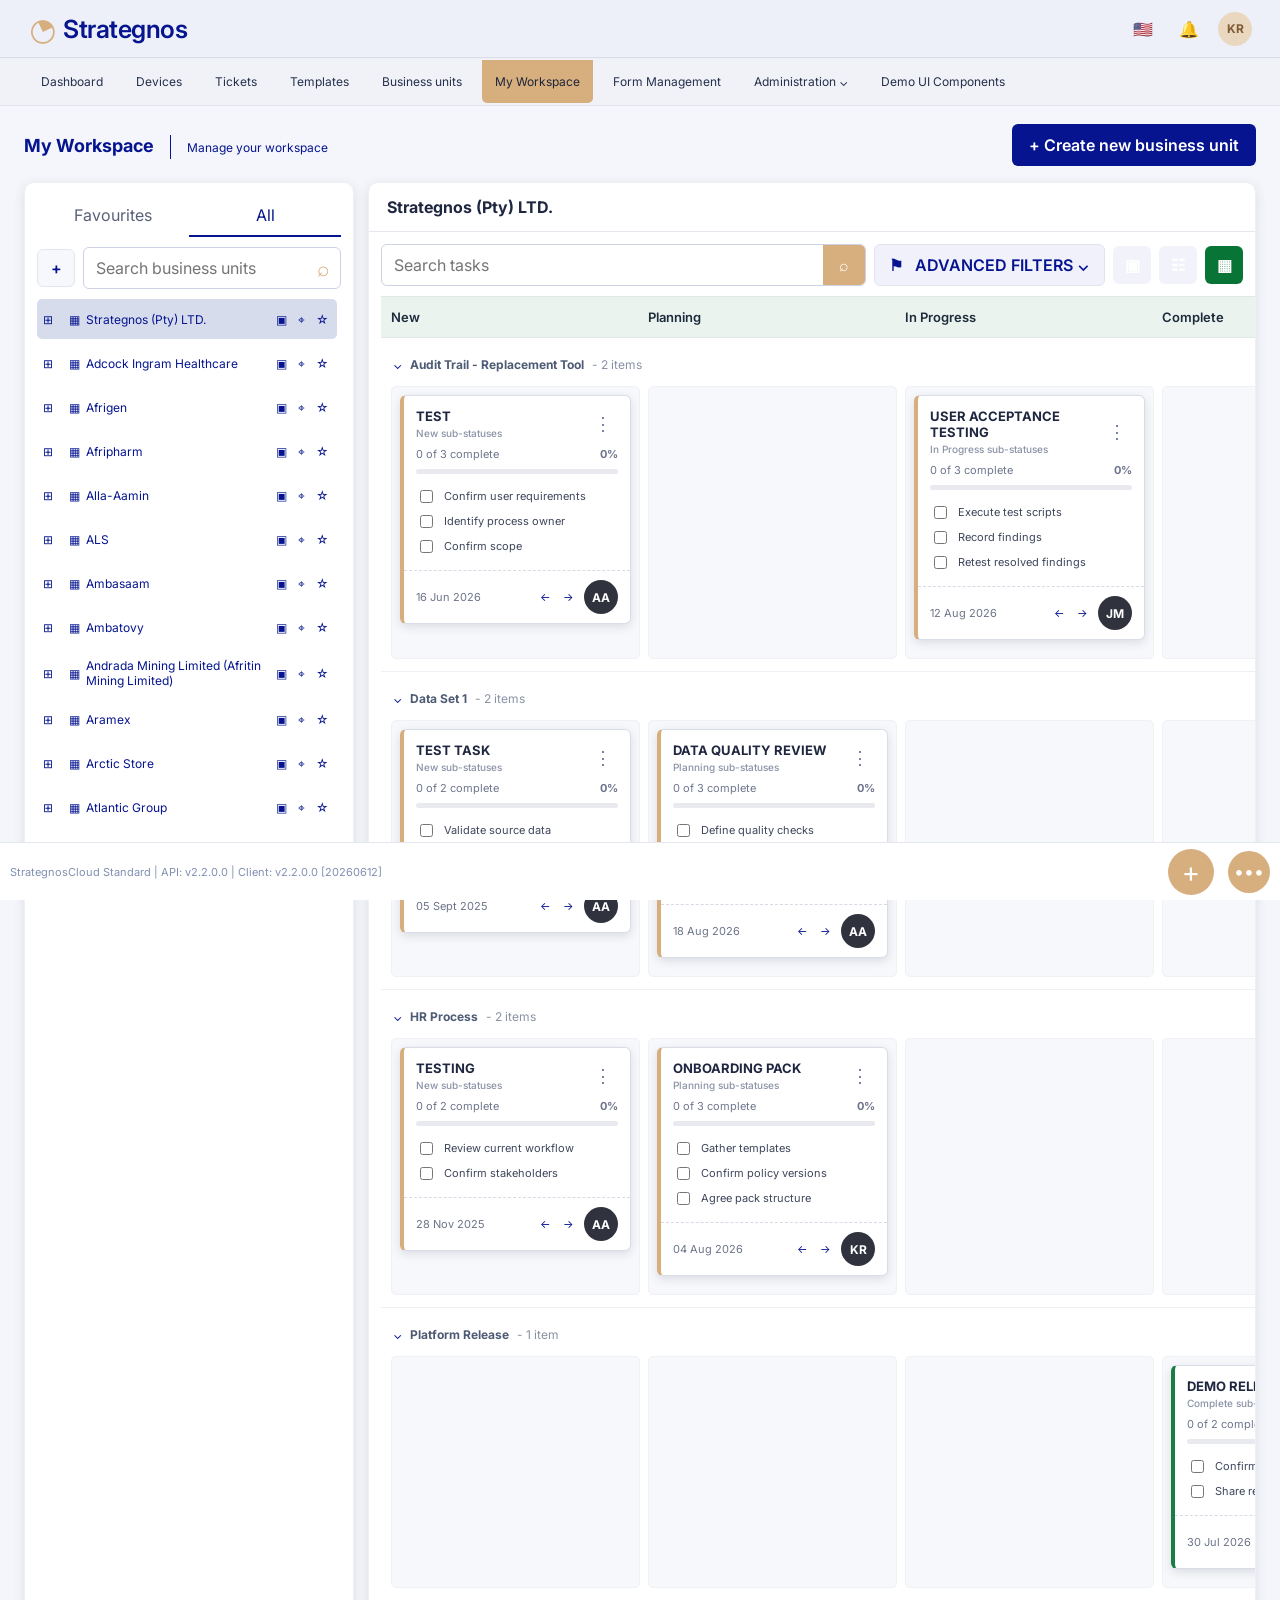
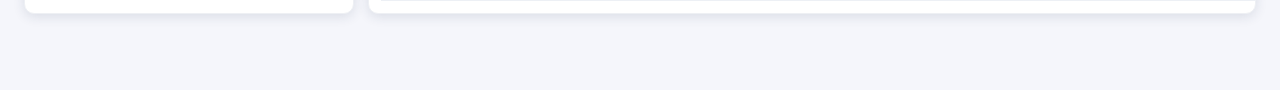
==== index.html @ f169e8eb "Initial Strategnos workflow demo" ====
<!DOCTYPE html>
<html lang="en">
<head>
  <meta charset="UTF-8" />
  <meta name="viewport" content="width=device-width, initial-scale=1.0" />
  <title>Strategnos Workspace Demo</title>
  <link rel="preconnect" href="https://fonts.googleapis.com">
  <link rel="preconnect" href="https://fonts.gstatic.com" crossorigin>
  <link href="https://fonts.googleapis.com/css2?family=Inter:wght@400;500;600;700&display=swap" rel="stylesheet">
  <link rel="stylesheet" href="styles.css" />
</head>
<body>
  <div class="app-shell">
    <header class="top-header">
      <div class="brand-wrap">
        <div class="brand-mark">◔</div>
        <div class="brand-name">Strategnos</div>
      </div>
      <div class="top-actions">
        <button class="icon-button" title="Language">🇺🇸</button>
        <button class="icon-button" title="Notifications">🔔</button>
        <div class="avatar avatar-light">KR</div>
      </div>
    </header>

    <nav class="main-nav" aria-label="Main navigation">
      <a href="#">Dashboard</a>
      <a href="#">Devices</a>
      <a href="#">Tickets</a>
      <a href="#">Templates</a>
      <a href="#">Business units</a>
      <a class="active" href="#" id="myWorkspaceNav">My Workspace</a>
      <a href="#">Form Management</a>
      <div class="nav-dropdown">
        <button class="nav-dropdown-button" id="administrationNavButton">
          Administration <span>⌄</span>
        </button>

        <div class="nav-dropdown-menu hidden" id="administrationMenu">
          <button type="button" id="openWorkflowsPage">
            Workflows
          </button>
        </div>
      </div>
      <a href="#">Demo UI Components</a>
    </nav>

    <main id="workspacePage">
      <section class="page-heading">
        <div>
          <h1>My Workspace</h1>
          <span class="divider"></span>
          <span class="subtitle">Manage your workspace</span>
        </div>
        <button class="primary-button" id="newBusinessUnitBtn">+ Create new business unit</button>
      </section>

      <section class="workspace-layout">
        <aside class="business-panel panel">
          <div class="panel-tabs">
            <button>Favourites</button>
            <button class="active">All</button>
          </div>

          <div class="search-row side-search-row">
            <button class="square-button" id="addCompanyBtn">+</button>
            <div class="search-box">
              <input id="companySearch" type="text" placeholder="Search business units" />
              <span>⌕</span>
            </div>
          </div>

          <div id="businessList" class="business-list"></div>
        </aside>

        <section class="board-panel panel">
          <div class="board-title-row">
            <h2 id="selectedCompanyTitle">Strategnos (Pty) LTD.</h2>
          </div>

          <div class="board-toolbar">
            <div class="search-box board-search">
              <input id="taskSearch" type="text" placeholder="Search tasks" />
              <button id="taskSearchBtn">⌕</button>
            </div>
            <button class="filter-button" id="filterBtn">⚑ &nbsp; ADVANCED FILTERS <span>⌄</span></button>
            <button class="toolbar-button" title="Calendar">▣</button>
            <button class="toolbar-button" title="List">☷</button>
            <button class="toolbar-button active" title="Board">▦</button>
          </div>

          <div class="board-container">
            <div id="kanbanBoard" class="kanban-board"></div>
          </div>
        </section>
      </section>
    </main>


    <main id="workflowsPage" class="application-page hidden">
      <section class="page-heading">
        <div>
          <h1>Workflow Configuration</h1>
          <span class="divider"></span>
          <span class="subtitle">Configure reusable task workflows</span>
        </div>
        <button class="primary-button" id="newWorkflowBtn">+ Create workflow</button>
      </section>

      <section class="workflow-page-layout">
        <aside class="workflow-list-panel panel">
          <div class="workflow-panel-heading">
            <h2>Workflows</h2>
          </div>

          <div class="search-box workflow-search">
            <input id="workflowSearch" type="text" placeholder="Search workflows" />
            <span>⌕</span>
          </div>

          <div id="workflowTemplateList" class="workflow-template-list"></div>
        </aside>

        <section class="workflow-editor-panel panel">
          <div id="workflowEmptyState" class="workflow-empty-state">
            <h2>Select a workflow</h2>
            <p>Select an existing workflow or create a new one.</p>
          </div>

          <form id="workflowEditorForm" class="workflow-editor hidden">
            <input id="workflowTemplateId" type="hidden" />

            <div class="workflow-editor-header">
              <div class="workflow-title-row">

                <div>
                  <h2 id="workflowEditorTitle">Workflow Designer </h2>
                  <p>Build the ordered process that tasks will follow.</p>
                </div>
              </div>

              <label class="workflow-active-toggle">
                <input id="workflowIsActive" type="checkbox" checked />
                <span class="toggle-track"><span class="toggle-thumb"></span></span>
                <span>Active</span>
              </label>
            </div>

            <div class="workflow-details-grid">
              <label>
                Workflow name *
                <input id="workflowName" type="text" required maxlength="100" placeholder="Enter workflow name" />
              </label>
              <label>
                Description
                <input id="workflowDescription" type="text" maxlength="200" placeholder="Enter a short description" />
              </label>
            </div>

            <div class="workflow-stage-strip" id="workflowStageStrip"></div>

            <section class="workflow-stage-editor">
              <div class="workflow-stage-editor-header">
                <div>
                  <span class="eyebrow">CURRENT STAGE</span>
                  <h3 id="workflowStageTitle">New</h3>
                  <p id="workflowStageDescription">Configure the ordered subtasks required before this stage can advance.</p>
                </div>
                <span class="workflow-stage-count" id="workflowStageCount">0 subtasks</span>
              </div>

              <div id="workflowStatusConfiguration" class="workflow-status-configuration"></div>

              <div class="workflow-future-sections">
                <button type="button" class="future-section-row" disabled>
                  <span class="future-section-icon">▤</span>
                  <span><strong>Forms</strong><small>Link forms that must be completed during this stage</small></span>
                  <span class="future-badge">Coming later</span>
                </button>
                <button type="button" class="future-section-row" disabled>
                  <span class="future-section-icon">✓</span>
                  <span><strong>Approvals</strong><small>Require approval before the task can advance</small></span>
                  <span class="future-badge">Coming later</span>
                </button>
                <button type="button" class="future-section-row" disabled>
                  <span class="future-section-icon">⚡</span>
                  <span><strong>Automation</strong><small>Add notifications and automated actions</small></span>
                  <span class="future-badge">Coming later</span>
                </button>
              </div>
            </section>

            <div class="workflow-editor-actions">
              <button type="button" class="danger-button" id="deleteWorkflowBtn">Delete workflow</button>
              <span class="modal-action-spacer"></span>
              <button type="button" class="secondary-button" id="cancelWorkflowBtn">Cancel</button>
              <button type="submit" class="primary-button">▣ Save workflow</button>
            </div>
          </form>
        </section>
      </section>
    </main>

    <footer>
      <span>StrategnosCloud Standard | API: v2.2.0.0 | Client: v2.2.0.0 [20260612]</span>
      <div class="footer-actions">
        <button class="floating-add" id="newTaskBtn">+</button>
        <button class="chat-button">•••</button>
      </div>
    </footer>
  </div>

  <div id="toast" class="toast" role="status" aria-live="polite"></div>

  <div id="taskModal" class="modal hidden" aria-hidden="true">
    <div class="modal-backdrop" data-close-modal></div>
    <div class="modal-card" role="dialog" aria-modal="true" aria-labelledby="modalTitle">
      <div class="modal-header">
        <h3 id="modalTitle">Create task</h3>
        <button class="icon-button" data-close-modal>✕</button>
      </div>
      <form id="taskForm">
        <label>
          Task title
          <input id="taskTitleInput" required maxlength="80" placeholder="Enter task title" />
        </label>

        <label>
          Project group
          <input id="taskGroupInput" required maxlength="80" placeholder="e.g. HR Process" />
        </label>

        <div class="form-grid">
          <label>
            Status
            <select id="taskStatusInput">
              <option>New</option>
              <option>Planning</option>
              <option>In Progress</option>
              <option>Complete</option>
            </select>
          </label>
          <label>
            Due date
            <input id="taskDueInput" type="date" required />
          </label>
        </div>

        <label>
          Assignee initials
          <input id="taskAssigneeInput" maxlength="3" value="AA" />
        </label>

        <label>
          Subtasks (one per line)
          <textarea id="taskSubtasksInput" rows="6" placeholder="Confirm requirements&#10;Prepare documents&#10;Obtain approval"></textarea>
        </label>

        <div class="modal-actions">
          <button type="button" class="secondary-button" data-close-modal>Cancel</button>
          <button type="submit" class="primary-button">Save task</button>
        </div>
      </form>
    </div>
  </div>

  <div id="folderWorkflowModal" class="modal hidden" aria-hidden="true">
    <div class="modal-backdrop" data-close-folder-workflow></div>
    <div class="modal-card folder-workflow-modal-card" role="dialog" aria-modal="true" aria-labelledby="folderWorkflowModalTitle">
      <div class="modal-header">
        <div>
          <h3 id="folderWorkflowModalTitle">Assign workflow to parent folder</h3>
          <p class="modal-subtitle">Tasks underneath this folder will inherit the selected workflow.</p>
        </div>
        <button class="icon-button" type="button" data-close-folder-workflow>✕</button>
      </div>

      <form id="folderWorkflowForm" class="folder-workflow-form">
        <input id="folderWorkflowGroupValue" type="hidden" />

        <div class="folder-context-card">
          <span class="folder-context-icon">▾</span>
          <div>
            <small>BUSINESS UNIT</small>
            <strong id="folderWorkflowCompany"></strong>
            <small>PARENT FOLDER</small>
            <strong id="folderWorkflowGroup"></strong>
          </div>
        </div>

        <label class="folder-workflow-field">
          Workflow
          <select id="folderWorkflowSelect"></select>
        </label>

        <div id="folderWorkflowPreview" class="folder-workflow-preview"></div>

        <label class="folder-apply-existing">
          <input id="applyWorkflowToExistingTasks" type="checkbox" checked />
          <span>
            <strong>Apply to existing tasks</strong>
            <small>Replace the current checklist configuration on all tasks already inside this folder.</small>
          </span>
        </label>

        <div class="folder-workflow-note">
          New tasks created under this parent folder will inherit the workflow automatically.
        </div>

        <div class="modal-actions folder-workflow-actions">
          <button type="button" class="secondary-button" data-close-folder-workflow>Cancel</button>
          <button type="submit" class="primary-button">Link workflow</button>
        </div>
      </form>
    </div>
  </div>

  <div id="taskFlyout" class="task-flyout-shell hidden" aria-hidden="true">
    <div class="flyout-backdrop" data-close-flyout></div>
    <aside class="task-flyout" role="dialog" aria-modal="true" aria-labelledby="flyoutTaskTitle">
      <header class="flyout-header">
        <h3 id="flyoutTaskTitle">Task</h3>
        <div class="flyout-header-actions">
          <button class="icon-button" title="Menu">☰</button>
          <button class="icon-button" title="Expand">↗</button>
          <button class="icon-button" data-close-flyout title="Close">✕</button>
        </div>
      </header>

      <div class="flyout-breadcrumb" id="flyoutBreadcrumb"></div>

      <nav class="flyout-tabs" aria-label="Task sections">
        <button class="flyout-tab active" data-flyout-tab="details">Details</button>
        <button class="flyout-tab" data-flyout-tab="files">Files</button>
        <button class="flyout-tab" data-flyout-tab="notes">Notes</button>
        <button class="flyout-tab" data-flyout-tab="forms">Forms</button>
        <button class="flyout-tab" data-flyout-tab="tags">Tags</button>
        <button class="flyout-tab" data-flyout-tab="subtasks">Subtasks</button>
      </nav>

      <form id="flyoutTaskForm" class="flyout-content">
        <input id="flyoutTaskId" type="hidden" />

        <section class="flyout-panel active" data-flyout-panel="details">
          <div class="flyout-form-grid one-column">
            <label>Name <span class="required">*</span>
              <input id="flyoutName" required maxlength="80" />
            </label>
          </div>

          <div class="flyout-form-grid two-column">
            <label>Assigned to
              <input id="flyoutAssignee" maxlength="3" />
            </label>
            <label class="protected-row"><span>🔒 Set as protected</span><input id="flyoutProtected" type="checkbox" /></label>
          </div>

          <div class="assignee-preview"><span class="avatar" id="flyoutAvatar">AA</span></div>

          <div class="flyout-form-grid two-column">
            <label>Status <span class="required">*</span>
              <select id="flyoutStatus">
                <option value="New">New</option>
                <option value="Planning">Planning</option>
                <option value="In Progress">In Progress</option>
                <option value="Complete">Complete</option>
              </select>
            </label>
            <label>Timezone <span class="required">*</span>
              <select id="flyoutTimezone"><option>(UTC+02:00) Harare, Pretoria</option></select>
            </label>
          </div>

          <div class="flyout-form-grid two-column">
            <label>Start date <span class="required">*</span><input id="flyoutStartDate" type="date" /></label>
            <label>End date <span class="required">*</span><input id="flyoutEndDate" type="date" /></label>
          </div>

          <div class="flyout-form-grid two-column">
            <label>Start time <span class="required">*</span><input id="flyoutStartTime" type="time" value="00:30" /></label>
            <label>End time <span class="required">*</span><input id="flyoutEndTime" type="time" value="01:00" /></label>
          </div>

          <div class="flyout-form-grid two-column">
            <label>Folder code<input id="flyoutFolderCode" /></label>
            <label>Task type <span class="required">*</span><select id="flyoutTaskType"><option>General</option><option>Project</option><option>Internal</option></select></label>
          </div>

          <div class="flyout-form-grid two-column">
            <label class="inline-check"><input id="flyoutBillable" type="checkbox" /> Is billable</label>
            <label>Travel distance<input id="flyoutTravelDistance" type="number" min="0" value="0" /></label>
          </div>
        </section>

        <section class="flyout-panel" data-flyout-panel="subtasks">
          <div class="subtask-intro">
            <div>
              <h4>Subtask workflow</h4>
              <p>Configure the ordered checklist shown for each main task status. Type a subtask and press Enter to create a bubble. The task moves forward automatically when every item in its current status is completed.</p>
            </div>
            <span class="status-pill" id="flyoutCurrentStatus"></span>
          </div>
          <div id="flyoutStatusConfiguration" class="flyout-status-configuration"></div>
        </section>

        <section class="flyout-panel placeholder-panel" data-flyout-panel="files"><h4>Files</h4><p>File attachments are not included in this demo.</p></section>
        <section class="flyout-panel placeholder-panel" data-flyout-panel="notes"><h4>Notes</h4><textarea rows="8" placeholder="Add task notes..."></textarea></section>
        <section class="flyout-panel placeholder-panel" data-flyout-panel="forms"><h4>Forms</h4><p>Linked forms would be displayed here.</p></section>
        <section class="flyout-panel placeholder-panel" data-flyout-panel="tags"><h4>Tags</h4><input placeholder="Add a tag" /></section>

        <footer class="flyout-footer">
          <button type="button" class="danger-button" id="deleteFlyoutTaskBtn">Delete task</button>
          <span class="modal-action-spacer"></span>
          <button type="button" class="secondary-button" data-close-flyout>Cancel</button>
          <button type="submit" class="primary-button">▣ Update</button>
        </footer>
      </form>
    </aside>
  </div>

  <script src="app.js"></script>
</body>
</html>
---- styles.css ----
:root {
  --navy: #06158f;
  --navy-2: #111f9d;
  --gold: #d7ae7e;
  --gold-light: #f4e8d8;
  --bg: #f5f6fb;
  --panel: #ffffff;
  --border: #e2e5ef;
  --muted: #6f7891;
  --text: #1f2740;
  --column: #f7f8fb;
  --green-soft: #e9f4ec;
  --green: #1b7c45;
  --danger: #b33b43;
  --shadow: 0 3px 12px rgba(33, 47, 86, 0.12);
}

* { box-sizing: border-box; }

html, body {
  margin: 0;
  min-height: 100%;
  font-family: "Inter", Arial, sans-serif;
  color: var(--text);
  background: var(--bg);
}

button, input, textarea, select { font: inherit; }
button { cursor: pointer; }

.app-shell { min-height: 100vh; padding-bottom: 58px; }

.top-header {
  height: 58px;
  display: flex;
  align-items: center;
  justify-content: space-between;
  padding: 0 28px;
  border-bottom: 1px solid #d8dce8;
  background: #eef0f9;
}

.brand-wrap { display: flex; align-items: center; gap: 8px; }
.brand-mark { font-size: 31px; color: var(--gold); transform: rotate(-25deg); }
.brand-name { font-size: 25px; font-weight: 600; color: var(--navy); letter-spacing: -0.5px; }
.top-actions { display: flex; align-items: center; gap: 12px; }

.icon-button {
  border: 0;
  background: transparent;
  color: var(--navy);
  padding: 7px;
  border-radius: 8px;
}
.icon-button:hover { background: rgba(6, 21, 143, 0.06); }

.avatar {
  width: 34px;
  height: 34px;
  display: grid;
  place-items: center;
  border-radius: 50%;
  background: #30333d;
  color: white;
  font-size: 12px;
  font-weight: 700;
}
.avatar-light { background: #ead7bf; color: #7f5a33; }

.main-nav {
  display: flex;
  align-items: center;
  gap: 7px;
  padding: 0 28px;
  height: 48px;
  background: #f1f2f8;
  border-bottom: 1px solid #e1e4ed;
  overflow-x: auto;
}
.main-nav a {
  white-space: nowrap;
  text-decoration: none;
  color: #24304c;
  font-size: 12px;
  padding: 14px 13px;
  border-radius: 0 0 5px 5px;
}
.main-nav a.active { background: var(--gold); color: #1d2538; }

main { padding: 18px 24px; }
.page-heading {
  display: flex;
  justify-content: space-between;
  align-items: center;
  margin-bottom: 16px;
}
.page-heading h1 { display: inline; font-size: 18px; color: var(--navy); margin: 0; }
.divider { display: inline-block; width: 1px; height: 24px; background: var(--navy); margin: 0 12px -7px; }
.subtitle { font-size: 12px; color: var(--navy); }

.primary-button,
.secondary-button,
.filter-button,
.toolbar-button,
.square-button {
  border-radius: 6px;
  border: 1px solid transparent;
  font-weight: 600;
}
.primary-button { background: var(--navy); color: white; padding: 10px 16px; }
.primary-button:hover { background: #091cb4; }
.secondary-button { background: #fff; color: var(--text); border-color: var(--border); padding: 10px 16px; }

.workspace-layout {
  display: grid;
  grid-template-columns: 330px minmax(0, 1fr);
  gap: 14px;
  min-height: calc(100vh - 205px);
}
.panel {
  background: var(--panel);
  border: 1px solid #eef0f4;
  box-shadow: var(--shadow);
  border-radius: 10px;
  overflow: hidden;
}

.business-panel { padding: 12px; }
.panel-tabs { display: grid; grid-template-columns: 1fr 1fr; margin-bottom: 10px; }
.panel-tabs button {
  border: 0;
  background: transparent;
  padding: 10px;
  color: #596078;
  border-bottom: 2px solid transparent;
}
.panel-tabs button.active { color: var(--navy); border-bottom-color: var(--navy); }

.search-row { display: flex; gap: 8px; align-items: center; }
.square-button { width: 38px; height: 38px; background: #f7f8fb; border-color: var(--border); color: var(--navy); }
.search-box {
  display: flex;
  align-items: center;
  border: 1px solid #ccd2e1;
  border-radius: 6px;
  background: #fff;
  overflow: hidden;
}
.search-box input { flex: 1; min-width: 0; border: 0; outline: 0; padding: 10px 12px; background: transparent; }
.search-box span { padding: 0 10px; color: var(--gold); font-size: 21px; }
.side-search-row .search-box { flex: 1; }

.business-list {
  margin-top: 10px;
  max-height: calc(100vh - 325px);
  overflow: auto;
  padding-right: 4px;
}
.business-item {
  display: grid;
  grid-template-columns: 22px 1fr auto;
  align-items: center;
  gap: 4px;
  min-height: 40px;
  padding: 7px 6px;
  margin-bottom: 4px;
  border-radius: 5px;
  color: var(--navy);
  font-size: 12px;
}
.business-item:hover { background: #f2f4fa; }
.business-item.selected { background: #d7dced; }
.business-name { display: flex; gap: 6px; align-items: center; line-height: 1.25; }
.business-icons { display: flex; gap: 7px; color: var(--navy); }
.business-icons button { border: 0; background: transparent; color: inherit; padding: 2px; }

.board-panel { display: flex; flex-direction: column; min-width: 0; }
.board-title-row { padding: 14px 18px; border-bottom: 1px solid #e5e8ef; }
.board-title-row h2 { margin: 0; font-size: 16px; }
.board-toolbar { display: flex; gap: 8px; padding: 12px 12px 10px; align-items: center; }
.board-search { flex: 1; }
.board-search button { border: 0; background: var(--gold); color: white; align-self: stretch; width: 42px; }
.filter-button { border-color: #e1e4ee; color: var(--navy); background: #f0f1fb; padding: 10px 14px; }
.toolbar-button { width: 38px; height: 38px; background: #f2f3fa; color: white; border: 0; }
.toolbar-button.active { background: #087537; }

.board-container { overflow: auto; padding: 0 12px 12px; flex: 1; }
.kanban-board { min-width: 1040px; }

.status-header {
  display: grid;
  grid-template-columns: repeat(4, minmax(220px, 1fr));
  gap: 8px;
  padding: 12px 10px;
  background: #eaf3ed;
  border-top: 1px solid #dfe9e2;
  border-bottom: 1px solid #dfe9e2;
  position: sticky;
  top: 0;
  z-index: 4;
}
.status-title { font-size: 13px; font-weight: 600; color: #1d2b3c; }

.project-group { border-bottom: 1px solid #edf0f5; }
.project-heading {
  display: flex;
  align-items: center;
  gap: 8px;
  padding: 12px 12px 8px;
  font-size: 12px;
  color: #4e5b74;
}
.group-chevron { color: var(--navy); }
.group-count { color: #8991a3; }

.group-grid {
  display: grid;
  grid-template-columns: repeat(4, minmax(220px, 1fr));
  gap: 8px;
  padding: 0 10px 12px;
}
.status-column {
  min-height: 165px;
  background: var(--column);
  border-radius: 5px;
  padding: 8px;
  border: 1px solid #f0f1f5;
}

.task-card {
  background: #fff;
  border: 1px solid #d9dde8;
  border-left: 4px solid var(--gold);
  border-radius: 6px;
  box-shadow: 0 3px 10px rgba(45, 57, 88, 0.14);
  margin-bottom: 10px;
  overflow: hidden;
}
.task-card.complete { border-left-color: var(--green); }
.task-card-header { display: flex; justify-content: space-between; gap: 8px; padding: 12px 12px 8px; }
.task-title { font-size: 13px; font-weight: 700; text-transform: uppercase; }
.card-menu { border: 0; background: transparent; color: #6e7b9c; font-size: 18px; }
.progress-row { display: flex; justify-content: space-between; gap: 12px; padding: 0 12px 8px; color: #6e768d; font-size: 11px; }
.progress-track { margin: 0 12px 9px; height: 5px; border-radius: 99px; background: #e8eaf0; overflow: hidden; }
.progress-bar { height: 100%; background: var(--navy); transition: width .25s ease; }
.task-card.complete .progress-bar { background: var(--green); }
.checklist { padding: 2px 12px 10px; }
.check-item { display: flex; gap: 8px; align-items: flex-start; padding: 4px 0; font-size: 11px; color: #3e465b; }
.check-item input { margin-top: 1px; accent-color: var(--navy); }
.check-item.done span { color: #8c93a4; text-decoration: line-through; }
.card-footer { display: flex; justify-content: space-between; align-items: center; border-top: 1px dashed #d6dae4; padding: 9px 12px; color: #6c7488; font-size: 11px; }
.card-footer-right { display: flex; gap: 8px; align-items: center; }
.small-action { border: 0; background: transparent; color: var(--navy); padding: 2px; }
.empty-column { display: grid; place-items: center; min-height: 140px; color: #b0b5c2; font-size: 11px; }

footer {
  position: fixed;
  left: 0;
  right: 0;
  bottom: 0;
  height: 58px;
  display: flex;
  align-items: center;
  justify-content: space-between;
  padding: 0 10px;
  background: white;
  color: #8090b1;
  font-size: 11px;
  border-top: 1px solid #e4e7ee;
  z-index: 20;
}
.footer-actions { display: flex; gap: 14px; align-items: center; }
.floating-add, .chat-button {
  border: 0;
  border-radius: 50%;
  display: grid;
  place-items: center;
  color: white;
  background: var(--gold);
}
.floating-add { width: 46px; height: 46px; font-size: 28px; }
.chat-button { width: 42px; height: 42px; font-size: 18px; }

.toast {
  position: fixed;
  right: 22px;
  bottom: 78px;
  z-index: 50;
  background: #1f2a44;
  color: white;
  padding: 12px 16px;
  border-radius: 7px;
  box-shadow: var(--shadow);
  opacity: 0;
  transform: translateY(10px);
  pointer-events: none;
  transition: .2s ease;
  font-size: 13px;
}
.toast.show { opacity: 1; transform: translateY(0); }

.modal.hidden { display: none; }
.modal { position: fixed; inset: 0; z-index: 100; }
.modal-backdrop { position: absolute; inset: 0; background: rgba(17, 24, 51, 0.52); }
.modal-card {
  position: relative;
  width: min(620px, calc(100% - 28px));
  max-height: calc(100vh - 40px);
  overflow: auto;
  margin: 20px auto;
  background: white;
  border-radius: 12px;
  box-shadow: 0 20px 60px rgba(17, 24, 51, .28);
}
.modal-header { display: flex; justify-content: space-between; align-items: center; padding: 18px 20px; border-bottom: 1px solid var(--border); }
.modal-header h3 { margin: 0; }
#taskForm { padding: 18px 20px 20px; display: grid; gap: 14px; }
#taskForm label { display: grid; gap: 6px; font-size: 12px; font-weight: 600; color: #3c465d; }
#taskForm input, #taskForm textarea, #taskForm select {
  width: 100%;
  padding: 10px 11px;
  border: 1px solid #ccd2df;
  border-radius: 6px;
  outline: 0;
  background: white;
}
#taskForm input:focus, #taskForm textarea:focus, #taskForm select:focus { border-color: var(--navy); box-shadow: 0 0 0 3px rgba(6,21,143,.08); }
.form-grid { display: grid; grid-template-columns: 1fr 1fr; gap: 12px; }
.modal-actions { display: flex; justify-content: flex-end; gap: 10px; margin-top: 4px; }

@media (max-width: 1000px) {
  .workspace-layout { grid-template-columns: 1fr; }
  .business-panel { display: none; }
  .board-toolbar { flex-wrap: wrap; }
  .board-search { flex-basis: 100%; }
}

@media (max-width: 650px) {
  .top-header, .main-nav, main { padding-left: 12px; padding-right: 12px; }
  .page-heading { align-items: flex-start; gap: 10px; }
  .page-heading .primary-button { display: none; }
  .form-grid { grid-template-columns: 1fr; }
}

.substatus-caption { margin-top: 3px; color: #8a92a6; font-size: 10px; font-weight: 500; }
.empty-checklist { color: #9299aa; font-style: italic; line-height: 1.35; }
.modal-card-wide { width: min(900px, calc(100% - 28px)); }
.modal-subtitle { margin: 5px 0 0; color: var(--muted); font-size: 12px; }
#configureTaskForm { padding: 18px 20px 20px; }
.config-summary { display: grid; grid-template-columns: 1fr 1fr; gap: 12px; margin-bottom: 16px; }
.config-summary > div { padding: 12px 14px; border: 1px solid var(--border); border-radius: 8px; background: #f8f9fc; display: grid; gap: 5px; }
.config-label { color: var(--muted); font-size: 10px; text-transform: uppercase; letter-spacing: .06em; }
.status-configuration-fields { display: grid; grid-template-columns: 1fr 1fr; gap: 12px; }
.status-config-card { border: 1px solid var(--border); border-radius: 9px; padding: 14px; background: #fff; }
.status-config-card.current { border-color: #9ca7e8; box-shadow: 0 0 0 2px rgba(6, 21, 143, .08); }
.status-config-heading { display: flex; gap: 10px; align-items: flex-start; margin-bottom: 10px; }
.status-config-heading strong { font-size: 13px; }
.status-config-heading p { margin: 4px 0 0; color: var(--muted); font-size: 10px; }
.status-number { width: 25px; height: 25px; border-radius: 50%; display: grid; place-items: center; background: var(--navy); color: #fff; font-size: 11px; font-weight: 700; flex: 0 0 auto; }
.current-status-badge { display: inline-block; margin-left: 7px; padding: 2px 6px; border-radius: 99px; background: var(--green-soft); color: var(--green); font-size: 9px; font-weight: 700; }
.status-config-card textarea { width: 100%; resize: vertical; min-height: 112px; border: 1px solid #ccd2e1; border-radius: 6px; padding: 10px; color: var(--text); background: #fbfcfe; outline: none; line-height: 1.45; }
.status-config-card textarea:focus { border-color: var(--navy); box-shadow: 0 0 0 3px rgba(6, 21, 143, .08); }
.danger-button { border: 1px solid #e0b5b8; border-radius: 6px; background: #fff4f4; color: var(--danger); padding: 10px 16px; font-weight: 600; }
.modal-action-spacer { flex: 1; }
@media (max-width: 760px) {
  .status-configuration-fields, .config-summary { grid-template-columns: 1fr; }
}

/* Task flyout */
body.flyout-open { overflow: hidden; }
.task-flyout-shell.hidden { display: none; }
.task-flyout-shell { position: fixed; inset: 0; z-index: 120; }
.flyout-backdrop { position: absolute; inset: 0; background: rgba(24, 30, 48, .28); }
.task-flyout {
  position: absolute;
  top: 0;
  right: 0;
  width: min(820px, 72vw);
  height: 100vh;
  background: #fff;
  box-shadow: -12px 0 36px rgba(26, 34, 61, .22);
  display: flex;
  flex-direction: column;
  animation: flyoutIn .2s ease-out;
}
@keyframes flyoutIn { from { transform: translateX(30px); opacity: .7; } to { transform: translateX(0); opacity: 1; } }
.flyout-header {
  min-height: 58px;
  display: flex;
  align-items: center;
  justify-content: space-between;
  padding: 0 20px;
  border-bottom: 1px solid #e4e7ef;
}
.flyout-header h3 { margin: 0; font-size: 15px; text-transform: uppercase; color: #111b3d; }
.flyout-header-actions { display: flex; align-items: center; gap: 6px; }
.flyout-header-actions .icon-button { color: #09164c; font-size: 16px; }
.flyout-breadcrumb { padding: 13px 20px; font-size: 11px; font-weight: 600; color: #202841; border-bottom: 1px solid #eceef4; }
.flyout-tabs { display: flex; gap: 2px; padding: 18px 20px 0; border-bottom: 1px solid #e8ebf2; overflow-x: auto; }
.flyout-tab { border: 0; background: transparent; padding: 11px 16px; color: #8a91a3; border: 1px solid transparent; border-bottom: 0; border-radius: 5px 5px 0 0; white-space: nowrap; }
.flyout-tab.active { color: #07145f; background: #fff; border-color: #e0e4ed; margin-bottom: -1px; }
.flyout-content { display: flex; flex-direction: column; min-height: 0; flex: 1; }
.flyout-panel { display: none; padding: 24px 20px 96px; overflow-y: auto; flex: 1; }
.flyout-panel.active { display: block; }
.flyout-form-grid { display: grid; gap: 16px; margin-bottom: 16px; }
.flyout-form-grid.one-column { grid-template-columns: 1fr; }
.flyout-form-grid.two-column { grid-template-columns: 1fr 1fr; }
.flyout-panel label { display: grid; gap: 6px; font-size: 11px; color: #232b44; }
.flyout-panel input:not([type="checkbox"]),
.flyout-panel select,
.flyout-panel textarea {
  width: 100%;
  border: 1px solid #cbd2e1;
  border-radius: 5px;
  min-height: 36px;
  padding: 8px 10px;
  background: #fff;
  color: #25304a;
  outline: none;
}
.flyout-panel input:focus, .flyout-panel select:focus, .flyout-panel textarea:focus { border-color: #c79b64; box-shadow: 0 0 0 2px rgba(199,155,100,.12); }
.required { color: #e24a4a; }
.protected-row { align-self: end; min-height: 36px; display: flex !important; grid-template-columns: 1fr auto; align-items: center; padding: 0 10px; background: #f0f1fb; border-radius: 5px; color: #202849 !important; }
.assignee-preview { margin: -2px 0 18px; }
.inline-check { display: flex !important; align-items: center; gap: 8px !important; align-self: center; }
.flyout-footer { position: absolute; left: 0; right: 0; bottom: 0; display: flex; align-items: center; gap: 10px; padding: 14px 20px; background: #fff; border-top: 1px solid #e6e9f0; }
.modal-action-spacer { flex: 1; }
.danger-button { border: 1px solid #e4b6b6; background: #fff; color: #b93232; border-radius: 6px; padding: 10px 14px; font-weight: 600; }
.subtask-intro { display: flex; justify-content: space-between; align-items: flex-start; gap: 20px; padding: 14px 16px; border: 1px solid #e0e4ee; border-radius: 7px; background: #f8f9fc; margin-bottom: 16px; }
.subtask-intro h4 { margin: 0 0 5px; font-size: 14px; }
.subtask-intro p { margin: 0; color: #747d92; font-size: 11px; line-height: 1.5; max-width: 560px; }
.status-pill { white-space: nowrap; background: #eaf3ed; color: #087537; border-radius: 99px; padding: 6px 10px; font-size: 10px; font-weight: 700; }
.flyout-status-configuration { display: grid; grid-template-columns: 1fr 1fr; gap: 14px; }
.flyout-status-card { border: 1px solid #dfe3ec; border-radius: 8px; padding: 14px; background: #fff; }
.flyout-status-card.current { border-color: #9ba8dc; box-shadow: 0 0 0 2px rgba(6,21,143,.07); }
.flyout-status-card-heading { display: flex; align-items: flex-start; gap: 10px; margin-bottom: 10px; }
.flyout-status-card-heading strong { font-size: 12px; }
.flyout-status-card-heading p { margin: 4px 0 0; color: #8a92a4; font-size: 10px; }
.flyout-status-card textarea { resize: vertical; min-height: 110px; line-height: 1.5; }
.placeholder-panel h4 { margin-top: 0; }
.placeholder-panel p { color: #7c8498; }

@media (max-width: 900px) {
  .task-flyout { width: 100vw; }
  .flyout-form-grid.two-column, .flyout-status-configuration { grid-template-columns: 1fr; }
}

/* Ordered bubble editor for flyout subtasks */
.subtask-chip-editor { display: grid; gap: 9px; }
.subtask-chip-list { display: flex; flex-wrap: wrap; align-items: center; gap: 7px; min-height: 42px; padding: 7px; border: 1px solid #d7ddea; border-radius: 5px; background: #fff; }
.subtask-chip-list:empty::before { content: "No subtasks configured yet"; color: #a0a7b8; font-size: 10px; padding: 4px; }
.subtask-chip { display: inline-flex; align-items: center; gap: 5px; max-width: 100%; min-height: 30px; padding: 3px 5px 3px 3px; border: 1px solid #e2d7c9; border-radius: 16px; background: #f4eadf; color: #1e2847; cursor: grab; user-select: none; }
.subtask-chip.dragging { opacity: .45; cursor: grabbing; }
.subtask-order { display: grid; place-items: center; flex: 0 0 23px; height: 23px; border-radius: 50%; background: #07158f; color: #fff; font-size: 10px; font-weight: 700; }
.subtask-chip-title { overflow: hidden; text-overflow: ellipsis; white-space: nowrap; font-size: 10px; font-weight: 600; }
.subtask-chip-actions { display: inline-flex; align-items: center; gap: 1px; margin-left: 2px; }
.chip-order-button, .chip-remove-button { display: grid; place-items: center; width: 20px; height: 20px; padding: 0; border: 0; border-radius: 50%; background: transparent; color: #59627a; line-height: 1; }
.chip-order-button:hover:not(:disabled), .chip-remove-button:hover { background: rgba(7,21,143,.09); color: #07158f; }
.chip-order-button:disabled { opacity: .25; cursor: default; }
.chip-remove-button { font-size: 15px; }
.subtask-chip-input-row { display: grid; grid-template-columns: 1fr auto; gap: 7px; }
.subtask-chip-input-row input { min-width: 0; }
.chip-add-button { border: 0; border-radius: 5px; padding: 0 14px; background: #eef0f8; color: #07158f; font-weight: 700; }
.chip-add-button:hover { background: #e1e5f3; }
.subtask-order-help { margin: -2px 2px 0; color: #8b93a5; font-size: 9px; }


/* Shared page visibility */
.hidden { display: none !important; }

/* Administration menu */
.nav-dropdown {
  position: relative;
  display: flex;
  align-items: stretch;
}

.nav-dropdown-button {
  border: 0;
  background: transparent;
  color: #24304c;
  font: inherit;
  font-size: 12px;
  padding: 0 13px;
  cursor: pointer;
  white-space: nowrap;
}

.nav-dropdown-button:hover,
.nav-dropdown-button.active {
  background: var(--gold);
  color: #1d2538;
}

.nav-dropdown-menu {
  position: absolute;
  top: calc(100% + 2px);
  left: 0;
  min-width: 170px;
  padding: 6px;
  background: white;
  border: 1px solid #d9deea;
  border-radius: 5px;
  box-shadow: 0 8px 22px rgba(22, 31, 67, 0.18);
  z-index: 200;
}

.nav-dropdown-menu button {
  width: 100%;
  padding: 10px 12px;
  border: 0;
  border-radius: 4px;
  background: transparent;
  color: var(--navy);
  text-align: left;
  cursor: pointer;
}

.nav-dropdown-menu button:hover { background: #f0f2fa; }

/* Locked task status */
#flyoutStatus:disabled {
  background-color: #f1f2f7;
  color: #7d8294;
  cursor: not-allowed;
  opacity: 1;
}

/* Workflow administration */
.application-page {
  min-height: calc(100vh - 164px);
  padding-bottom: 75px;
}

.workflow-page-layout {
  display: grid;
  grid-template-columns: 310px minmax(0, 1fr);
  gap: 14px;
}

.workflow-list-panel,
.workflow-editor-panel {
  min-height: calc(100vh - 220px);
}

.workflow-list-panel { padding: 14px; }

.workflow-panel-heading {
  padding: 2px 4px 12px;
  border-bottom: 1px solid #e4e7ef;
}

.workflow-panel-heading h2 {
  margin: 0;
  font-size: 15px;
  color: var(--navy);
}

.workflow-search { margin: 14px 0; }

.workflow-template-list {
  display: flex;
  flex-direction: column;
  gap: 7px;
}

.workflow-template-item {
  display: grid;
  grid-template-columns: 28px minmax(0, 1fr) auto;
  gap: 8px;
  align-items: center;
  width: 100%;
  padding: 11px 9px;
  border: 1px solid #e1e5ee;
  border-radius: 5px;
  background: white;
  color: var(--navy);
  text-align: left;
  cursor: pointer;
}

.workflow-template-item:hover { background: #f5f6fb; }

.workflow-template-item.selected {
  border-color: var(--navy);
  background: #e7e9f7;
}

.workflow-template-icon {
  font-size: 18px;
  text-align: center;
}

.workflow-template-details {
  min-width: 0;
  display: flex;
  flex-direction: column;
  gap: 4px;
}

.workflow-template-details strong {
  overflow: hidden;
  text-overflow: ellipsis;
  white-space: nowrap;
}

.workflow-template-details small { color: #727a92; }

.workflow-template-status {
  padding: 4px 7px;
  border-radius: 10px;
  font-size: 10px;
  font-weight: 600;
}

.workflow-template-status.active {
  background: #e4f5ea;
  color: #257341;
}

.workflow-template-status.inactive {
  background: #f0f1f4;
  color: #727782;
}

.workflow-list-empty {
  padding: 30px 12px;
  color: #7a8196;
  text-align: center;
}

.workflow-editor-panel {
  padding: 0;
  overflow: hidden;
}

.workflow-empty-state {
  min-height: 620px;
  display: flex;
  flex-direction: column;
  justify-content: center;
  align-items: center;
  color: #747c93;
  text-align: center;
}

.workflow-empty-state h2 {
  margin-bottom: 5px;
  color: var(--navy);
}

.workflow-editor { padding: 20px; }

.workflow-editor-header {
  display: flex;
  justify-content: space-between;
  align-items: flex-start;
  padding-bottom: 16px;
  border-bottom: 1px solid #e3e6ee;
}

.workflow-editor-header h2 {
  margin: 0 0 5px;
  color: var(--navy);
}

.workflow-editor-header p {
  margin: 0;
  color: #788096;
  font-size: 12px;
}

.workflow-active-toggle {
  display: flex;
  flex-direction: row;
  align-items: center;
  gap: 8px;
  font-size: 12px;
}

.workflow-active-toggle input { width: auto; }

.workflow-details-grid {
  display: grid;
  grid-template-columns: 1fr 1fr;
  gap: 15px;
  margin: 20px 0;
}

.workflow-details-grid label {
  display: flex;
  flex-direction: column;
  gap: 7px;
  font-size: 12px;
}

.workflow-details-grid input {
  min-height: 38px;
  padding: 8px 10px;
  border: 1px solid #ccd3e3;
  border-radius: 4px;
}

.workflow-future-note {
  display: flex;
  flex-direction: column;
  gap: 4px;
  margin-bottom: 18px;
  padding: 12px;
  border-left: 4px solid var(--gold);
  background: #f7f3ed;
  color: #4d5263;
  font-size: 12px;
}

.workflow-status-configuration {
  display: grid;
  grid-template-columns: 1fr 1fr;
  gap: 14px;
}

.workflow-status-configuration .flyout-status-card { margin: 0; }

.workflow-editor-actions {
  display: flex;
  align-items: center;
  gap: 9px;
  margin-top: 20px;
  padding-top: 16px;
  border-top: 1px solid #e1e5ed;
}

@media (max-width: 1100px) {
  .workflow-page-layout {
    grid-template-columns: 260px minmax(0, 1fr);
  }

  .workflow-status-configuration,
  .workflow-details-grid {
    grid-template-columns: 1fr;
  }
}

@media (max-width: 760px) {
  .workflow-page-layout { grid-template-columns: 1fr; }
  .workflow-list-panel { min-height: auto; }
}



/* Workflow Designer refresh */
.workflow-page-layout { grid-template-columns: 290px minmax(0, 1fr); align-items: start; }
.workflow-list-panel { position: sticky; top: 18px; min-height: calc(100vh - 220px); }
.workflow-editor-panel { min-height: calc(100vh - 220px); overflow: visible; }
.workflow-editor { padding: 24px; }
.workflow-editor-header { align-items: center; padding-bottom: 20px; }
.workflow-title-row { display: flex; align-items: center; gap: 12px; }
.workflow-icon {
  width: 42px; height: 42px; display: grid; place-items: center; border-radius: 12px;
  background: linear-gradient(135deg, #eef0ff, #f6eadb); color: var(--navy);
  font-size: 22px; font-weight: 700;
}
.workflow-editor-header h2 { font-size: 22px; letter-spacing: -0.03em; }
.workflow-active-toggle { display: inline-flex; flex-direction: row !important; align-items: center; gap: 9px; cursor: pointer; font-weight: 600; }
.workflow-active-toggle > input { position: absolute; opacity: 0; pointer-events: none; }
.toggle-track { width: 42px; height: 23px; padding: 3px; border-radius: 999px; background: #cdd2df; transition: .2s ease; }
.toggle-thumb { display: block; width: 17px; height: 17px; border-radius: 50%; background: white; box-shadow: 0 1px 4px rgba(20,30,55,.25); transition: .2s ease; }
.workflow-active-toggle input:checked + .toggle-track { background: var(--green); }
.workflow-active-toggle input:checked + .toggle-track .toggle-thumb { transform: translateX(19px); }
.workflow-details-grid { margin: 22px 0; }
.workflow-details-grid input { min-height: 42px; background: #fbfcff; }

.workflow-stage-strip {
  display: grid; grid-template-columns: repeat(4, minmax(0,1fr));
  margin: 4px 0 20px; padding: 6px; border: 1px solid #dde2ed;
  border-radius: 12px; background: #f7f8fc;
}
.workflow-stage-step {
  position: relative; display: flex; align-items: center; gap: 10px; min-width: 0;
  padding: 12px 14px; border: 0; border-radius: 9px; background: transparent;
  color: #647089; text-align: left;
}
.workflow-stage-step:hover { background: #eef1f8; }
.workflow-stage-step.active { background: white; color: var(--navy); box-shadow: 0 3px 12px rgba(34,47,83,.12); }
.workflow-stage-index {
  width: 28px; height: 28px; flex: 0 0 auto; display: grid; place-items: center;
  border: 1px solid #ccd3e3; border-radius: 50%; background: white; font-size: 11px; font-weight: 700;
}
.workflow-stage-step.active .workflow-stage-index { border-color: var(--navy); background: var(--navy); color: white; }
.workflow-stage-label { min-width: 0; display: flex; flex-direction: column; gap: 3px; }
.workflow-stage-label strong { font-size: 12px; }
.workflow-stage-label small { color: #9299aa; font-size: 9px; }
.workflow-stage-arrow { position: absolute; right: -7px; z-index: 2; color: #9aa2b4; }

.workflow-stage-editor {
  padding: 20px; border: 1px solid #dfe4ee; border-radius: 12px; background: #fff;
  box-shadow: 0 5px 18px rgba(35,49,84,.06);
}
.workflow-stage-editor-header { display: flex; justify-content: space-between; gap: 20px; align-items: flex-start; padding-bottom: 16px; border-bottom: 1px solid #e8ebf2; }
.eyebrow { display: block; margin-bottom: 5px; color: #8e96a8; font-size: 9px; font-weight: 700; letter-spacing: .12em; }
.workflow-stage-editor-header h3 { margin: 0 0 5px; color: var(--navy); font-size: 20px; }
.workflow-stage-editor-header p { margin: 0; color: #788096; font-size: 11px; }
.workflow-stage-count { padding: 7px 10px; border-radius: 999px; background: #eef0f8; color: var(--navy); font-size: 10px; font-weight: 700; white-space: nowrap; }
.workflow-status-configuration { display: block; margin-top: 18px; }

.workflow-subtask-panel-heading { margin-bottom: 12px; }
.workflow-subtask-panel-heading h4 { margin: 0 0 4px; font-size: 14px; }
.workflow-subtask-panel-heading p { margin: 0; color: #7d8599; font-size: 10px; }
.workflow-subtask-list { display: grid; gap: 8px; min-height: 54px; }
.workflow-subtask-list:empty { place-items: center; padding: 22px; border: 1px dashed #cfd5e2; border-radius: 9px; background: #fafbfe; }
.workflow-subtask-list:empty::before { content: "No subtasks configured for this stage"; color: #9ba2b2; font-size: 11px; }

.workflow-subtask-row {
  display: grid; grid-template-columns: 30px 30px minmax(0,1fr) auto; gap: 8px; align-items: center;
  min-height: 46px; padding: 7px 9px; border: 1px solid #dfe4ed; border-radius: 8px;
  background: #fff; box-shadow: 0 2px 7px rgba(30,42,75,.05);
}
.workflow-subtask-row:hover { border-color: #bbc4d7; box-shadow: 0 4px 12px rgba(30,42,75,.08); }
.workflow-subtask-row.dragging { opacity: .45; }
.workflow-drag-handle { border: 0; background: transparent; color: #9aa2b3; cursor: grab; font-size: 16px; }
.workflow-subtask-number { width: 25px; height: 25px; display: grid; place-items: center; border-radius: 50%; background: #eef0f8; color: var(--navy); font-size: 10px; font-weight: 700; }
.workflow-subtask-title { font-size: 11px; font-weight: 600; }
.workflow-subtask-actions { display: flex; gap: 3px; }
.workflow-subtask-actions button { width: 27px; height: 27px; display: grid; place-items: center; border: 0; border-radius: 6px; background: transparent; color: #69738b; }
.workflow-subtask-actions button:hover:not(:disabled) { background: #eef1f7; color: var(--navy); }
.workflow-subtask-actions button:disabled { opacity: .25; cursor: default; }

.workflow-add-subtask {
  display: grid; grid-template-columns: 30px minmax(0,1fr) auto; gap: 8px; align-items: center;
  margin-top: 12px; padding: 9px; border: 1px dashed #cbd2df; border-radius: 9px; background: #fafbfe;
}
.workflow-add-icon { display: grid; place-items: center; color: var(--navy); font-size: 18px; }
.workflow-add-subtask input { min-height: 38px; border: 1px solid #ccd3e3; border-radius: 6px; padding: 8px 10px; background: white; }
.workflow-add-subtask .primary-button { min-height: 38px; padding: 8px 13px; white-space: nowrap; }

.workflow-future-sections { display: grid; gap: 8px; margin-top: 22px; padding-top: 18px; border-top: 1px solid #e8ebf2; }
.future-section-row {
  display: grid; grid-template-columns: 34px minmax(0,1fr) auto; gap: 10px; align-items: center;
  width: 100%; padding: 11px 12px; border: 1px solid #e6e9f0; border-radius: 8px;
  background: #fafbfe; color: #7d8599; text-align: left; cursor: default;
}
.future-section-icon { width: 30px; height: 30px; display: grid; place-items: center; border-radius: 7px; background: #eef0f6; color: #838ca0; }
.future-section-row span:nth-child(2) { display: flex; flex-direction: column; gap: 2px; }
.future-section-row strong { color: #626b80; font-size: 11px; }
.future-section-row small { font-size: 9px; }
.future-badge { padding: 4px 7px; border-radius: 999px; background: #eef0f5; color: #969dab; font-size: 8px; font-weight: 700; }

@media (max-width: 1100px) {
  .workflow-stage-strip { grid-template-columns: 1fr 1fr; }
  .workflow-stage-arrow { display: none; }
}
@media (max-width: 760px) {
  .workflow-stage-strip { grid-template-columns: 1fr; }
  .workflow-add-subtask { grid-template-columns: 30px 1fr; }
  .workflow-add-subtask .primary-button { grid-column: 2; }
  .workflow-subtask-row { grid-template-columns: 26px 26px minmax(0,1fr); }
  .workflow-subtask-actions { grid-column: 3; justify-content: flex-end; }
}


/* Parent folder workflow assignment */
.project-heading { min-height: 38px; }
.folder-menu-button {
  margin-left: auto; width: 28px; height: 28px; border: 0; border-radius: 6px;
  background: transparent; color: #68738d; font-size: 18px;
}
.folder-menu-button:hover { background: #eef1f7; color: var(--navy); }
.folder-workflow-badge {
  display: inline-flex; align-items: center; gap: 4px; max-width: 250px;
  padding: 4px 8px; border: 1px solid #d9cfbf; border-radius: 999px;
  background: #f7efe5; color: #71583d; font-size: 9px; font-weight: 700;
  overflow: hidden; text-overflow: ellipsis; white-space: nowrap;
}
.folder-workflow-modal-card { width: min(680px, calc(100% - 28px)); }
.folder-workflow-form { display: grid; gap: 16px; padding: 18px 20px 20px; }
.folder-context-card {
  display: grid; grid-template-columns: 42px 1fr; gap: 12px; align-items: center;
  padding: 14px; border: 1px solid #dfe4ed; border-radius: 9px; background: #f8f9fc;
}
.folder-context-icon {
  width: 40px; height: 40px; display: grid; place-items: center; border-radius: 10px;
  background: #eceffc; color: var(--navy); font-size: 20px;
}
.folder-context-card div { display: grid; grid-template-columns: 110px 1fr; gap: 5px 10px; align-items: center; }
.folder-context-card small { color: #8790a5; font-size: 9px; font-weight: 700; letter-spacing: .05em; }
.folder-context-card strong { color: #26304b; font-size: 11px; }
.folder-workflow-field { display: grid; gap: 7px; color: #343d55; font-size: 11px; font-weight: 600; }
.folder-workflow-field select { min-height: 42px; padding: 8px 10px; border: 1px solid #cbd2e1; border-radius: 6px; background: white; }
.folder-workflow-preview { border: 1px solid #e0e4ed; border-radius: 9px; overflow: hidden; }
.folder-workflow-empty-preview { padding: 20px; color: #8b93a5; background: #fafbfe; text-align: center; font-size: 11px; }
.folder-workflow-preview-header { display: flex; justify-content: space-between; align-items: center; padding: 12px 14px; background: #f4f6fb; border-bottom: 1px solid #e1e5ee; }
.folder-workflow-preview-header strong { color: var(--navy); font-size: 12px; }
.folder-workflow-preview-header span { color: #7f8799; font-size: 9px; }
.folder-workflow-preview-stages { display: grid; grid-template-columns: repeat(4, 1fr); padding: 12px; gap: 8px; }
.folder-workflow-preview-stages > div { display: grid; grid-template-columns: 24px 1fr; gap: 2px 7px; align-items: center; padding: 8px; border-radius: 7px; background: #fafbfe; }
.folder-workflow-preview-stages span { grid-row: 1 / 3; width: 23px; height: 23px; display: grid; place-items: center; border-radius: 50%; background: var(--navy); color: white; font-size: 9px; font-weight: 700; }
.folder-workflow-preview-stages strong { font-size: 9px; }
.folder-workflow-preview-stages small { color: #8a92a5; font-size: 8px; }
.folder-apply-existing { display: flex; gap: 10px; align-items: flex-start; padding: 12px; border-radius: 8px; background: #f5f6fb; }
.folder-apply-existing input { margin-top: 3px; accent-color: var(--navy); }
.folder-apply-existing span { display: flex; flex-direction: column; gap: 3px; }
.folder-apply-existing strong { font-size: 11px; }
.folder-apply-existing small { color: #7c8498; font-size: 9px; line-height: 1.4; }
.folder-workflow-note { padding: 10px 12px; border-left: 4px solid var(--gold); background: #faf5ee; color: #6d604f; font-size: 10px; }
.folder-workflow-actions { margin-top: 0; }
@media (max-width: 700px) {
  .folder-workflow-preview-stages { grid-template-columns: 1fr 1fr; }
  .folder-context-card div { grid-template-columns: 1fr; }
}
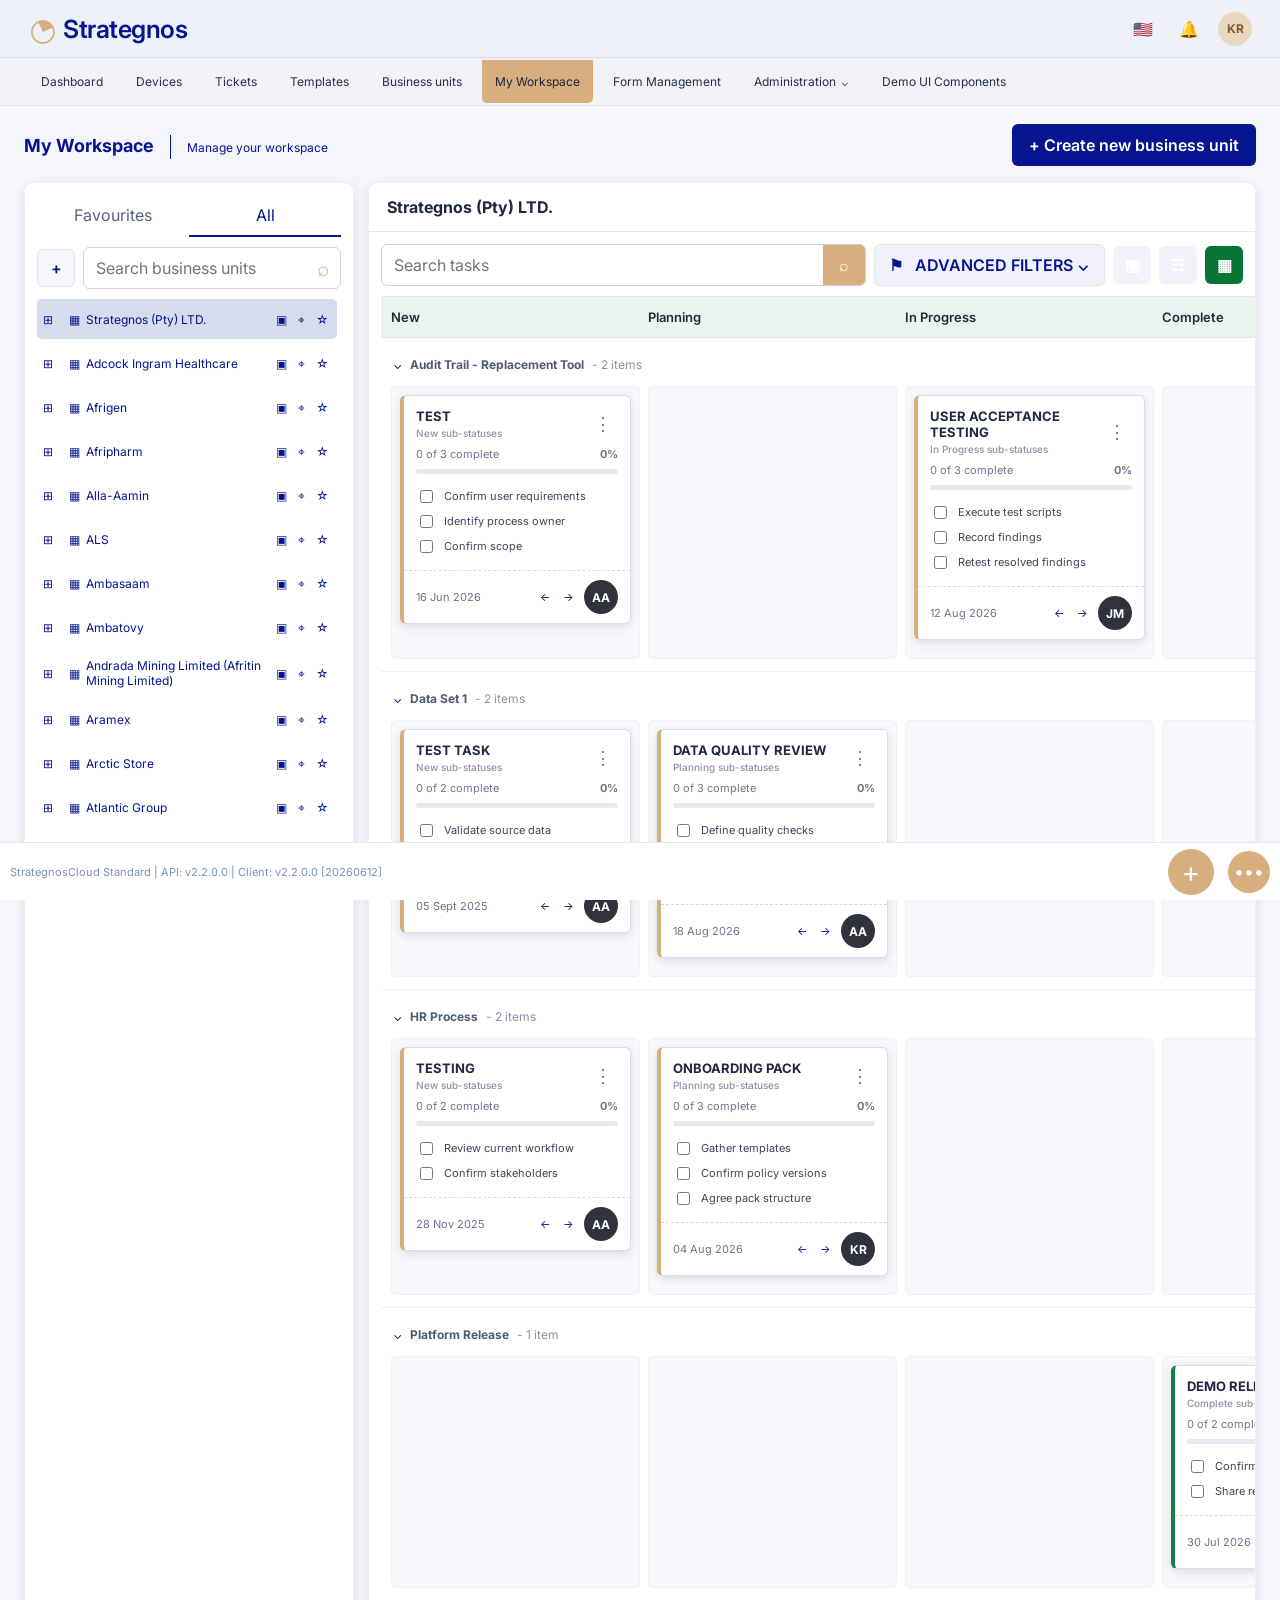
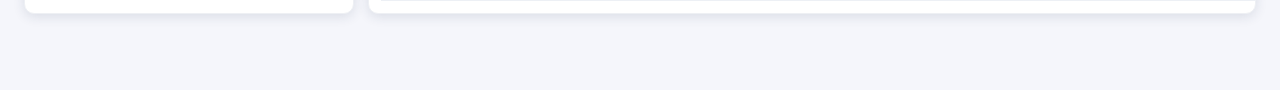
==== commit 5ad36d73: "fix admin thing" ====
--- a/index.html
+++ b/index.html
@@ -32,11 +32,19 @@
       <a class="active" href="#" id="myWorkspaceNav">My Workspace</a>
       <a href="#">Form Management</a>
       <div class="nav-dropdown">
-        <button class="nav-dropdown-button" id="administrationNavButton">
-          Administration <span>⌄</span>
+        <button
+          type="button"
+          class="nav-dropdown-button"
+          id="administrationNavButton"
+        >
+          Administration
+          <span class="nav-chevron">⌄</span>
         </button>
 
-        <div class="nav-dropdown-menu hidden" id="administrationMenu">
+        <div
+          class="nav-dropdown-menu hidden"
+          id="administrationMenu"
+        >
           <button type="button" id="openWorkflowsPage">
             Workflows
           </button>
@@ -143,6 +151,12 @@
                 <input id="workflowIsActive" type="checkbox" checked />
                 <span class="toggle-track"><span class="toggle-thumb"></span></span>
                 <span>Active</span>
+                <button
+                    id="linkWorkflowBtn"
+                    type="button"
+                    class="secondary-button">
+                    🔗 Link
+                </button>
               </label>
             </div>
 
@@ -155,6 +169,7 @@
                 Description
                 <input id="workflowDescription" type="text" maxlength="200" placeholder="Enter a short description" />
               </label>
+        
             </div>
 
             <div class="workflow-stage-strip" id="workflowStageStrip"></div>
@@ -172,21 +187,7 @@
               <div id="workflowStatusConfiguration" class="workflow-status-configuration"></div>
 
               <div class="workflow-future-sections">
-                <button type="button" class="future-section-row" disabled>
-                  <span class="future-section-icon">▤</span>
-                  <span><strong>Forms</strong><small>Link forms that must be completed during this stage</small></span>
-                  <span class="future-badge">Coming later</span>
-                </button>
-                <button type="button" class="future-section-row" disabled>
-                  <span class="future-section-icon">✓</span>
-                  <span><strong>Approvals</strong><small>Require approval before the task can advance</small></span>
-                  <span class="future-badge">Coming later</span>
-                </button>
-                <button type="button" class="future-section-row" disabled>
-                  <span class="future-section-icon">⚡</span>
-                  <span><strong>Automation</strong><small>Add notifications and automated actions</small></span>
-                  <span class="future-badge">Coming later</span>
-                </button>
+
               </div>
             </section>
 
@@ -418,6 +419,63 @@
     </aside>
   </div>
 
+
+  <div id="workflowLinkModal" class="modal hidden">
+
+    <div class="modal-backdrop"></div>
+
+    <div class="modal-dialog hierarchy-dialog">
+
+        <div class="modal-header">
+            <h2>Select folders to link this workflow to</h2>
+
+            <button
+                id="closeWorkflowLinkModal"
+                class="icon-button">
+                ✕
+            </button>
+        </div>
+
+        <div class="modal-body">
+
+            <label class="checkbox-row">
+                <input
+                    id="inheritChildren"
+                    type="checkbox">
+
+                Link to child folders
+            </label>
+
+            <input
+                id="hierarchySearch"
+                placeholder="Search folders..." />
+
+            <div id="workflowHierarchyTree"></div>
+
+        </div>
+
+        <div class="modal-footer">
+
+            <button
+                class="secondary-button"
+                id="cancelWorkflowLink">
+
+                Cancel
+            </button>
+
+            <button
+                class="primary-button"
+                id="saveWorkflowLinks">
+
+                Link selected folders
+            </button>
+
+        </div>
+
+    </div>
+
+</div>
+
   <script src="app.js"></script>
 </body>
 </html>
--- a/styles.css
+++ b/styles.css
@@ -68,14 +68,16 @@
 .avatar-light { background: #ead7bf; color: #7f5a33; }
 
 .main-nav {
+  position: relative;
+  z-index: 100;
   display: flex;
   align-items: center;
   gap: 7px;
+  height: 48px;
   padding: 0 28px;
-  height: 48px;
+  overflow: visible;
   background: #f1f2f8;
   border-bottom: 1px solid #e1e4ed;
-  overflow-x: auto;
 }
 .main-nav a {
   white-space: nowrap;
@@ -468,41 +470,71 @@
 /* Shared page visibility */
 .hidden { display: none !important; }
 
-/* Administration menu */
 .nav-dropdown {
   position: relative;
   display: flex;
-  align-items: stretch;
+  align-self: stretch;
+  overflow: visible;
+}
+
+.nav-dropdown-menu {
+  position: absolute;
+  top: 100%;
+  left: 0;
+  z-index: 1000;
+  min-width: 180px;
+  margin-top: 2px;
+  padding: 6px;
+  border: 1px solid #d9deea;
+  border-radius: 6px;
+  background: #ffffff;
+  box-shadow: 0 8px 22px rgba(22, 31, 67, 0.18);
 }
 
 .nav-dropdown-button {
+  display: inline-flex;
+  align-items: center;
+  gap: 5px;
+  height: 100%;
+  padding: 0 13px;
   border: 0;
+  border-radius: 0 0 5px 5px;
   background: transparent;
   color: #24304c;
-  font: inherit;
   font-size: 12px;
-  padding: 0 13px;
-  cursor: pointer;
+  font-weight: 400;
   white-space: nowrap;
 }
 
-.nav-dropdown-button:hover,
+.nav-dropdown-button:hover {
+  background: #e7e9f0;
+}
+
 .nav-dropdown-button.active {
   background: var(--gold);
   color: #1d2538;
+}
+
+.nav-chevron {
+  font-size: 10px;
+  transition: transform 0.18s ease;
+}
+
+.nav-dropdown-button.menu-open .nav-chevron {
+  transform: rotate(180deg);
 }
 
 .nav-dropdown-menu {
   position: absolute;
   top: calc(100% + 2px);
   left: 0;
-  min-width: 170px;
+  z-index: 300;
+  min-width: 180px;
   padding: 6px;
-  background: white;
   border: 1px solid #d9deea;
-  border-radius: 5px;
+  border-radius: 6px;
+  background: #ffffff;
   box-shadow: 0 8px 22px rgba(22, 31, 67, 0.18);
-  z-index: 200;
 }
 
 .nav-dropdown-menu button {
@@ -512,11 +544,13 @@
   border-radius: 4px;
   background: transparent;
   color: var(--navy);
+  font-size: 12px;
   text-align: left;
-  cursor: pointer;
-}
-
-.nav-dropdown-menu button:hover { background: #f0f2fa; }
+}
+
+.nav-dropdown-menu button:hover {
+  background: #f0f2fa;
+}
 
 /* Locked task status */
 #flyoutStatus:disabled {
@@ -695,6 +729,14 @@
 }
 
 .workflow-details-grid input {
+  min-height: 38px;
+  padding: 8px 10px;
+  border: 1px solid #ccd3e3;
+  border-radius: 4px;
+}
+
+.workflow-details-grid button {
+  
   min-height: 38px;
   padding: 8px 10px;
   border: 1px solid #ccd3e3;
@@ -907,3 +949,364 @@
   .folder-workflow-preview-stages { grid-template-columns: 1fr 1fr; }
   .folder-context-card div { grid-template-columns: 1fr; }
 }
+
+/* Workflow hierarchy linking modal */
+
+#workflowLinkModal {
+  position: fixed;
+  inset: 0;
+  z-index: 500;
+  display: grid;
+  place-items: center;
+}
+
+#workflowLinkModal.hidden {
+  display: none;
+}
+
+#workflowLinkModal .modal-backdrop {
+  position: absolute;
+  inset: 0;
+  background: rgba(19, 25, 45, 0.55);
+}
+
+#workflowLinkModal .hierarchy-dialog {
+  position: relative;
+  z-index: 1;
+  width: min(560px, calc(100vw - 32px));
+  max-height: calc(100vh - 50px);
+  display: flex;
+  flex-direction: column;
+  overflow: hidden;
+  margin: 0;
+  background: #ffffff;
+  border-radius: 7px;
+  box-shadow: 0 20px 55px rgba(14, 22, 48, 0.3);
+}
+
+#workflowLinkModal .modal-header {
+  min-height: 58px;
+  display: flex;
+  align-items: center;
+  justify-content: space-between;
+  padding: 0 18px;
+  border-bottom: 1px solid #e3e6ee;
+}
+
+#workflowLinkModal .modal-header h2 {
+  margin: 0;
+  color: #111936;
+  font-size: 15px;
+  font-weight: 700;
+}
+
+#workflowLinkModal .modal-body {
+  min-height: 0;
+  display: flex;
+  flex-direction: column;
+  padding: 16px 18px 0;
+}
+
+#workflowLinkModal .checkbox-row {
+  display: flex;
+  align-items: center;
+  gap: 8px;
+  margin-bottom: 10px;
+  color: #384158;
+  font-size: 11px;
+}
+
+#workflowLinkModal .checkbox-row input {
+  width: 17px;
+  height: 17px;
+}
+
+#hierarchySearch {
+  width: 100%;
+  min-height: 38px;
+  padding: 8px 38px 8px 10px;
+  border: 1px solid #cbd2e1;
+  border-radius: 5px;
+  outline: none;
+}
+
+#hierarchySearch:focus {
+  border-color: #c99c68;
+  box-shadow: 0 0 0 2px rgba(201, 156, 104, 0.12);
+}
+
+#workflowHierarchyTree {
+  height: 340px;
+  margin-top: 0;
+  overflow-y: auto;
+  border-top: 1px solid #e7eaf0;
+  background: #fafbfe;
+}
+
+.hierarchy-company {
+  border-bottom: 1px solid #edf0f5;
+}
+
+.hierarchy-company-row {
+  min-height: 34px;
+  display: flex;
+  align-items: center;
+  gap: 7px;
+  padding: 4px 8px;
+  color: #07158f;
+  font-size: 11px;
+}
+
+.hierarchy-company-row:hover {
+  background: #f0f2f8;
+}
+
+.hierarchy-expand-button {
+  width: 18px;
+  height: 18px;
+  display: grid;
+  place-items: center;
+  padding: 0;
+  border: 1px solid #aeb6c6;
+  border-radius: 2px;
+  background: white;
+  color: #374057;
+  font-size: 12px;
+  line-height: 1;
+}
+
+.hierarchy-company-icon {
+  color: #1930aa;
+}
+
+.hierarchy-folder-list {
+  padding: 3px 8px 7px 34px;
+  background: #ffffff;
+}
+
+.hierarchy-folder-list.hidden {
+  display: none;
+}
+
+.hierarchy-folder-row {
+  min-height: 31px;
+  display: flex;
+  align-items: center;
+  gap: 8px;
+  padding: 4px 7px;
+  border-radius: 4px;
+  color: #253050;
+  font-size: 11px;
+}
+
+.hierarchy-folder-row:hover {
+  background: #f2f4fa;
+}
+
+.hierarchy-folder-row input {
+  width: 17px;
+  height: 17px;
+}
+
+.hierarchy-folder-icon {
+  color: #c89c68;
+}
+
+.hierarchy-no-folders {
+  padding: 8px;
+  color: #9299a9;
+  font-size: 10px;
+  font-style: italic;
+}
+
+#workflowLinkModal .modal-footer {
+  display: flex;
+  justify-content: flex-end;
+  gap: 9px;
+  padding: 14px 18px;
+  border-top: 1px solid #e3e6ee;
+  background: white;
+}
+
+#workflowLinkModal .modal-footer button {
+  min-height: 36px;
+}
+
+.workflow-subtask-wrapper {
+  position: relative;
+}
+
+.workflow-subtask-main {
+  min-width: 0;
+  display: flex;
+  flex-direction: column;
+  gap: 6px;
+}
+
+.workflow-assigned-users {
+  display: flex;
+  flex-wrap: wrap;
+  gap: 5px;
+}
+
+.assigned-user-chip {
+  display: inline-flex;
+  align-items: center;
+  gap: 5px;
+  min-height: 25px;
+  padding: 2px 6px 2px 3px;
+  border: 1px solid #d8ddea;
+  border-radius: 14px;
+  background: #f4f5fa;
+  color: #36405b;
+  font-size: 9px;
+  font-weight: 600;
+}
+
+.assigned-user-avatar {
+  width: 19px;
+  height: 19px;
+  display: grid;
+  place-items: center;
+  border-radius: 50%;
+  background: #30333d;
+  color: white;
+  font-size: 8px;
+  font-weight: 700;
+}
+
+.assigned-user-chip button {
+  width: 17px;
+  height: 17px;
+  padding: 0;
+  border: 0;
+  border-radius: 50%;
+  background: transparent;
+  color: #777f91;
+  line-height: 1;
+}
+
+.assigned-user-chip button:hover {
+  background: #e1e4ec;
+  color: #b3323a;
+}
+
+.subtask-user-button.active,
+.subtask-user-button:hover {
+  background: #e8ebf7 !important;
+  color: #07158f !important;
+}
+
+.subtask-user-picker {
+  position: relative;
+  z-index: 20;
+  width: min(520px, calc(100% - 68px));
+  margin: 5px 0 10px 68px;
+  overflow: hidden;
+  border: 1px solid #d6dce8;
+  border-radius: 7px;
+  background: white;
+  box-shadow: 0 8px 22px rgba(23, 34, 70, 0.18);
+}
+
+.subtask-user-picker.hidden {
+  display: none;
+}
+
+.subtask-user-search {
+  display: flex;
+  align-items: center;
+  border-bottom: 1px solid #e4e7ef;
+}
+
+.subtask-user-search input {
+  flex: 1;
+  min-width: 0;
+  min-height: 40px;
+  padding: 8px 10px;
+  border: 0;
+  outline: none;
+}
+
+.subtask-user-search span {
+  padding: 0 12px;
+  color: #c69a67;
+  font-size: 19px;
+}
+
+.subtask-user-results {
+  max-height: 230px;
+  overflow-y: auto;
+}
+
+.subtask-user-result {
+  display: grid;
+  grid-template-columns: 36px minmax(0, 1fr) auto;
+  gap: 9px;
+  align-items: center;
+  width: 100%;
+  min-height: 52px;
+  padding: 7px 10px;
+  border: 0;
+  border-bottom: 1px solid #eef0f5;
+  background: white;
+  color: #252e49;
+  text-align: left;
+}
+
+.subtask-user-result:hover {
+  background: #f5f6fa;
+}
+
+.subtask-user-result.selected {
+  background: #eef1fb;
+}
+
+.subtask-user-result-avatar {
+  width: 32px;
+  height: 32px;
+  display: grid;
+  place-items: center;
+  border-radius: 50%;
+  background: #30333d;
+  color: white;
+  font-size: 11px;
+  font-weight: 700;
+}
+
+.subtask-user-result-details {
+  min-width: 0;
+  display: flex;
+  flex-direction: column;
+  gap: 3px;
+}
+
+.subtask-user-result-details strong {
+  font-size: 11px;
+}
+
+.subtask-user-result-details small {
+  overflow: hidden;
+  color: #6f7890;
+  font-size: 9px;
+  text-overflow: ellipsis;
+  white-space: nowrap;
+}
+
+.subtask-user-result-status {
+  color: #07158f;
+  font-size: 9px;
+  font-weight: 700;
+}
+
+.subtask-user-result.selected
+.subtask-user-result-status {
+  color: #1b7c45;
+}
+
+.subtask-user-no-results {
+  padding: 24px 12px;
+  color: #8991a3;
+  font-size: 10px;
+  text-align: center;
+}
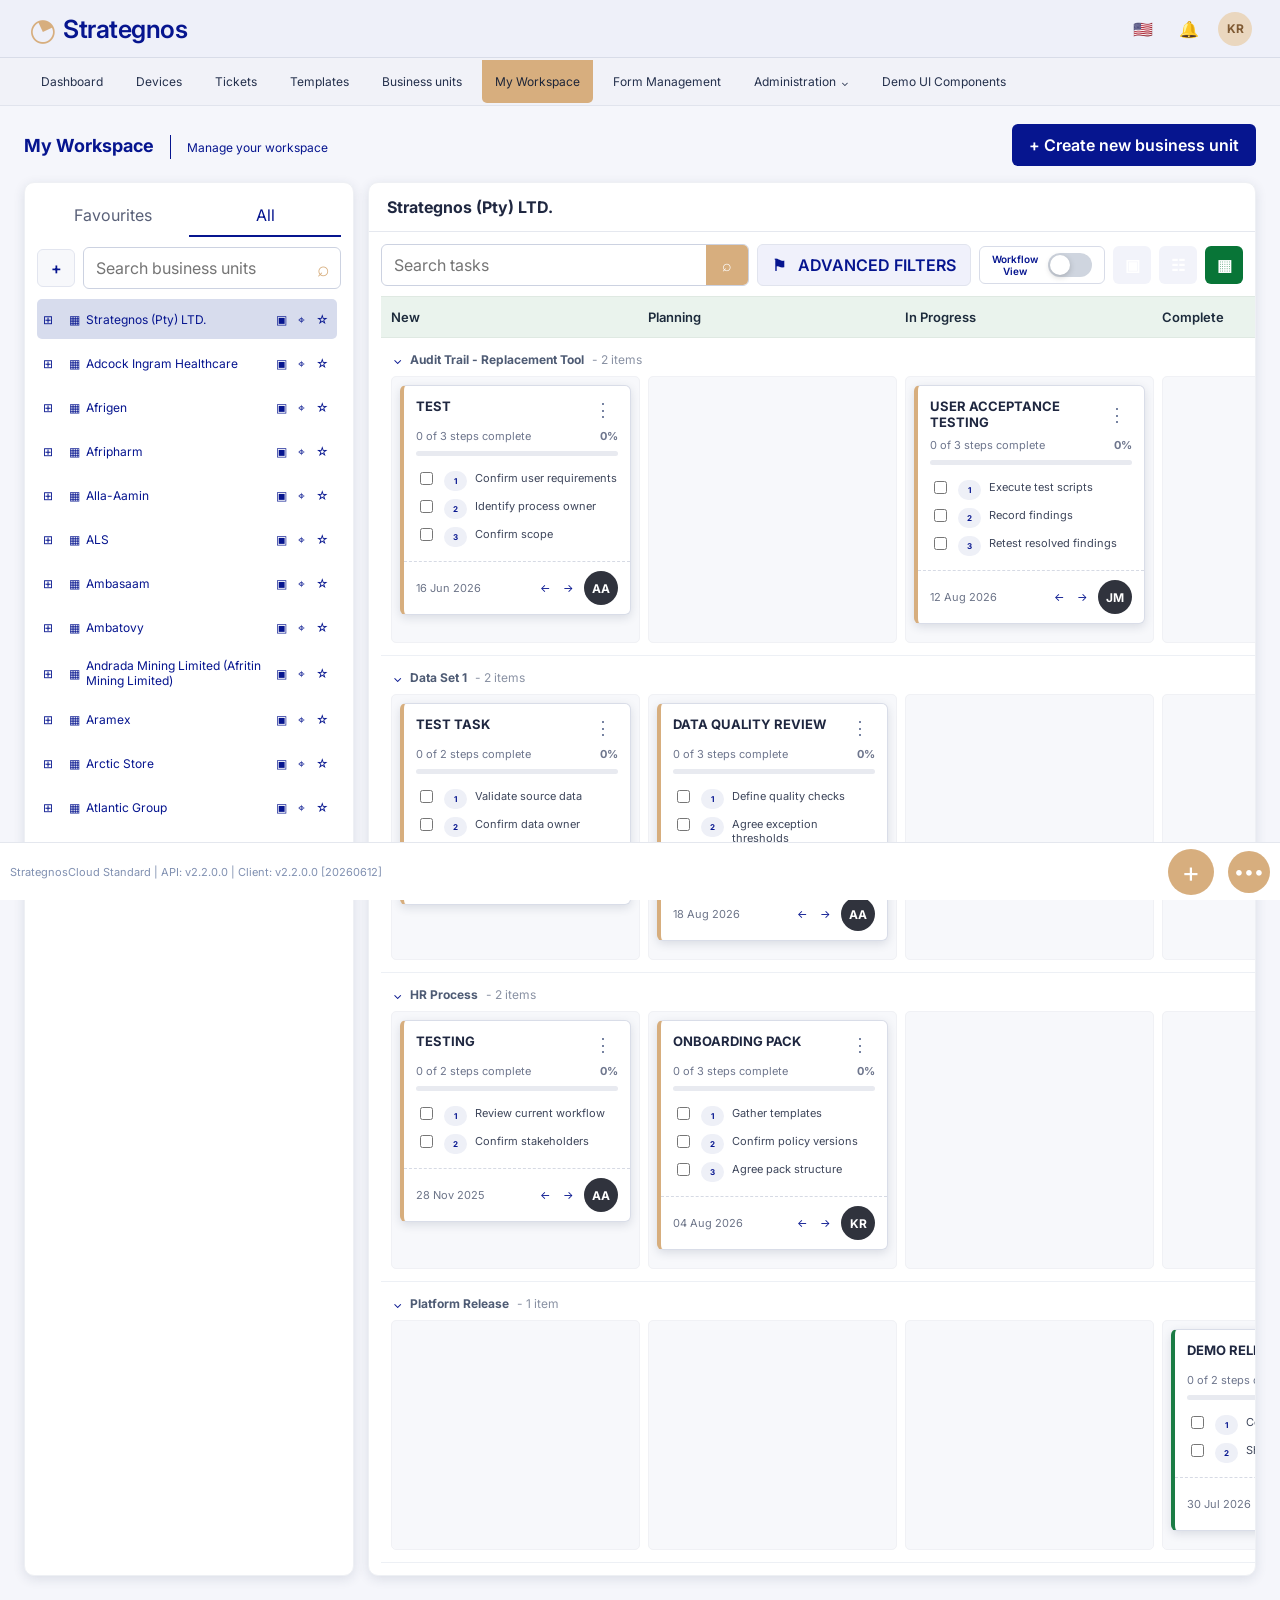
==== commit f1912545: "color" ====
--- a/index.html
+++ b/index.html
@@ -91,7 +91,20 @@
               <input id="taskSearch" type="text" placeholder="Search tasks" />
               <button id="taskSearchBtn">⌕</button>
             </div>
-            <button class="filter-button" id="filterBtn">⚑ &nbsp; ADVANCED FILTERS <span>⌄</span></button>
+            <button class="filter-button" id="filterBtn">⚑ &nbsp; ADVANCED FILTERS</button>
+            <button
+                id="workflowViewToggle"
+                class="workflow-toggle"
+                aria-pressed="false"
+            >
+              <span class="workflow-toggle-label" >
+                  Workflow <br>
+                  View
+              </span>
+              <span class="workflow-toggle-track">
+                  <span class="workflow-toggle-thumb"></span>
+              </span>
+            </button>
             <button class="toolbar-button" title="Calendar">▣</button>
             <button class="toolbar-button" title="List">☷</button>
             <button class="toolbar-button active" title="Board">▦</button>
@@ -165,11 +178,38 @@
                 Workflow name *
                 <input id="workflowName" type="text" required maxlength="100" placeholder="Enter workflow name" />
               </label>
+              <label class="workflow-admin-field">
+                Workflow Admin *
+
+                <div class="workflow-admin-picker">
+                  <div class="workflow-admin-combobox" id="workflowAdminCombobox">
+                    <div
+                      id="selectedWorkflowAdmin"
+                      class="workflow-admin-bubbles"
+                    ></div>
+
+                    <input
+                      id="workflowAdmin"
+                      type="text"
+                      placeholder="Search users by name or email"
+                      autocomplete="off"
+                    />
+
+                    <span class="workflow-admin-search-icon">⌕</span>
+                  </div>
+
+                  <input id="workflowAdminUserId" type="hidden" />
+
+                  <div
+                    id="workflowAdminResults"
+                    class="workflow-admin-results hidden"
+                  ></div>
+                </div>
+              </label>
               <label>
                 Description
-                <input id="workflowDescription" type="text" maxlength="200" placeholder="Enter a short description" />
+                <input id="workflowDescription" type="text" maxlength="100" placeholder="Enter a short description" />
               </label>
-        
             </div>
 
             <div class="workflow-stage-strip" id="workflowStageStrip"></div>
--- a/styles.css
+++ b/styles.css
@@ -432,7 +432,7 @@
 .subtask-intro h4 { margin: 0 0 5px; font-size: 14px; }
 .subtask-intro p { margin: 0; color: #747d92; font-size: 11px; line-height: 1.5; max-width: 560px; }
 .status-pill { white-space: nowrap; background: #eaf3ed; color: #087537; border-radius: 99px; padding: 6px 10px; font-size: 10px; font-weight: 700; }
-.flyout-status-configuration { display: grid; grid-template-columns: 1fr 1fr; gap: 14px; }
+.flyout-status-configuration { grid-template-columns: 1fr 1fr; gap: 14px; }
 .flyout-status-card { border: 1px solid #dfe3ec; border-radius: 8px; padding: 14px; background: #fff; }
 .flyout-status-card.current { border-color: #9ba8dc; box-shadow: 0 0 0 2px rgba(6,21,143,.07); }
 .flyout-status-card-heading { display: flex; align-items: flex-start; gap: 10px; margin-bottom: 10px; }
@@ -461,7 +461,7 @@
 .chip-order-button:disabled { opacity: .25; cursor: default; }
 .chip-remove-button { font-size: 15px; }
 .subtask-chip-input-row { display: grid; grid-template-columns: 1fr auto; gap: 7px; }
-.subtask-chip-input-row input { min-width: 0; }
+.subtask-chip-input-row input { min-width: 0; font-size: 10px}
 .chip-add-button { border: 0; border-radius: 5px; padding: 0 14px; background: #eef0f8; color: #07158f; font-weight: 700; }
 .chip-add-button:hover { background: #e1e5f3; }
 .subtask-order-help { margin: -2px 2px 0; color: #8b93a5; font-size: 9px; }
@@ -716,7 +716,7 @@
 
 .workflow-details-grid {
   display: grid;
-  grid-template-columns: 1fr 1fr;
+  grid-template-columns: 1fr 1fr 1fr;
   gap: 15px;
   margin: 20px 0;
 }
@@ -1309,4 +1309,898 @@
   color: #8991a3;
   font-size: 10px;
   text-align: center;
+}
+
+.workflow-admin-field {
+  position: relative;
+}
+
+.workflow-admin-picker {
+  position: relative;
+}
+
+.workflow-admin-input-wrap {
+  position: relative;
+}
+
+.workflow-admin-input-wrap input {
+  width: 100%;
+  padding-right: 36px;
+}
+
+.workflow-admin-search-icon {
+  position: absolute;
+  top: 50%;
+  right: 11px;
+  color: #c99d69;
+  font-size: 17px;
+  pointer-events: none;
+  transform: translateY(-50%);
+}
+
+.workflow-admin-results {
+  position: absolute;
+  top: calc(100% + 5px);
+  left: 0;
+  right: 0;
+  z-index: 200;
+  max-height: 245px;
+  overflow-y: auto;
+  border: 1px solid #d5dbe7;
+  border-radius: 7px;
+  background: #ffffff;
+  box-shadow: 0 10px 26px rgba(24, 35, 70, 0.18);
+}
+
+.workflow-admin-results.hidden {
+  display: none;
+}
+
+.workflow-admin-result {
+  display: grid;
+  grid-template-columns: 34px minmax(0, 1fr) auto;
+  gap: 9px;
+  align-items: center;
+  width: 100%;
+  min-height: 52px;
+  padding: 8px 10px;
+  border: 0;
+  border-bottom: 1px solid #edf0f5;
+  background: #ffffff;
+  color: #25304a;
+  text-align: left;
+}
+
+.workflow-admin-result:hover {
+  background: #f5f7fb;
+}
+
+.workflow-admin-result.selected {
+  background: #eef1fb;
+}
+
+
+.workflow-admin-result-action {
+  color: var(--navy);
+  font-size: 9px;
+  font-weight: 700;
+}
+
+.workflow-admin-result.selected
+.workflow-admin-result-action {
+  color: var(--green);
+}
+
+.workflow-admin-no-results {
+  padding: 20px 12px;
+  color: #8b93a4;
+  font-size: 10px;
+  text-align: center;
+}
+.workflow-admin-picker {
+  position: relative;
+}
+
+.workflow-admin-combobox {
+  min-height: 42px;
+  display: flex;
+  align-items: center;
+  gap: 6px;
+  padding: 5px 36px 5px 7px;
+  border: 1px solid #ccd3e3;
+  border-radius: 5px;
+  background: #ffffff;
+}
+
+.workflow-admin-combobox:focus-within {
+  border-color: #c99d69;
+  box-shadow: 0 0 0 2px rgba(201, 157, 105, 0.12);
+}
+
+.workflow-admin-bubbles {
+  display: flex;
+  align-items: center;
+  flex: 0 0 auto;
+}
+
+.workflow-admin-bubble {
+  display: inline-flex;
+  align-items: center;
+  gap: 5px;
+  min-height: 28px;
+  padding: 2px 7px 2px 3px;
+  border: 1px solid #d9ddea;
+  border-radius: 15px;
+  background: #f1f2f8;
+  color: #30384f;
+  white-space: nowrap;
+}
+
+.workflow-admin-bubble-avatar {
+  width: 22px;
+  height: 22px;
+  display: grid;
+  place-items: center;
+  border-radius: 50%;
+  background: #30333d;
+  color: #ffffff;
+  font-size: 8px;
+  font-weight: 700;
+}
+
+.workflow-admin-bubble-name {
+  max-width: 125px;
+  overflow: hidden;
+  font-size: 9px;
+  font-weight: 600;
+  text-overflow: ellipsis;
+  white-space: nowrap;
+}
+
+.workflow-admin-bubble button {
+  width: 18px;
+  height: 18px;
+  display: grid;
+  place-items: center;
+  padding: 0;
+  border: 0;
+  border-radius: 50%;
+  background: transparent;
+  color: #747d91;
+  font-size: 13px;
+  line-height: 1;
+}
+
+.workflow-admin-bubble button:hover {
+  background: #e1e4ec;
+  color: #a6323b;
+}
+
+.workflow-admin-combobox input {
+  flex: 1;
+  min-width: 90px;
+  min-height: 28px !important;
+  padding: 2px !important;
+  border: 0 !important;
+  outline: 0;
+  box-shadow: none !important;
+  background: transparent;
+}
+
+.workflow-admin-search-icon {
+  position: absolute;
+  top: 50%;
+  right: 11px;
+  color: #c99d69;
+  font-size: 16px;
+  pointer-events: none;
+  transform: translateY(-50%);
+}
+
+.workflow-admin-results {
+  position: absolute;
+  top: calc(100% + 5px);
+  left: 0;
+  right: 0;
+  z-index: 200;
+  max-height: 245px;
+  overflow-y: auto;
+  border: 1px solid #d5dbe7;
+  border-radius: 7px;
+  background: #ffffff;
+  box-shadow: 0 10px 26px rgba(24, 35, 70, 0.18);
+}
+
+
+/* =========================================================
+   Grouped workflow steps: 1, 2.1, 2.2, 3
+   ========================================================= */
+
+.workflow-add-subtask {
+  grid-template-columns: 30px minmax(0, 1fr) auto auto;
+}
+
+.workflow-add-group-button {
+  min-height: 38px;
+  white-space: nowrap;
+  color: var(--navy);
+  border-color: #cfd5e4;
+  background: #ffffff;
+}
+
+.workflow-add-group-button:hover {
+  background: #eef1f8;
+}
+
+.workflow-group-help {
+  display: flex;
+  flex-wrap: wrap;
+  gap: 10px 22px;
+  margin-top: 10px;
+  padding: 10px 12px;
+  border-left: 3px solid var(--gold);
+  background: #faf7f2;
+  color: #697185;
+  font-size: 9px;
+}
+
+.workflow-group-wrapper {
+  overflow: visible;
+  border: 1px solid #d8deea;
+  border-radius: 9px;
+  background: #f8f9fc;
+}
+
+.workflow-group-row {
+  grid-template-columns: 30px 30px minmax(180px, 1fr) 150px auto;
+  border: 0;
+  border-bottom: 1px solid #dfe4ed;
+  border-radius: 8px 8px 0 0;
+  box-shadow: none;
+  background: #f3f5fa;
+}
+
+.workflow-group-row:hover {
+  border-color: #dfe4ed;
+  box-shadow: none;
+}
+
+.workflow-group-title-input,
+.workflow-child-title-input,
+.workflow-group-mode {
+  min-height: 34px;
+  border: 1px solid #cfd6e3;
+  border-radius: 6px;
+  background: #ffffff;
+  color: #27314c;
+  outline: none;
+}
+
+.workflow-group-title-input,
+.workflow-child-title-input {
+  width: 100%;
+  padding: 7px 9px;
+  font-size: 10px;
+  font-weight: 600;
+}
+
+.workflow-group-mode {
+  padding: 6px 8px;
+  color: var(--navy);
+  font-size: 9px;
+  font-weight: 700;
+}
+
+.workflow-group-title-input:focus,
+.workflow-child-title-input:focus,
+.workflow-group-mode:focus {
+  border-color: #c99d69;
+  box-shadow: 0 0 0 2px rgba(201, 157, 105, 0.12);
+}
+
+.workflow-group-children {
+  display: grid;
+  gap: 7px;
+  padding: 10px 10px 11px 67px;
+}
+
+.workflow-group-child-row {
+  position: relative;
+  display: grid;
+  grid-template-columns: 1px 42px minmax(0, 1fr) auto;
+  gap: 8px;
+  align-items: center;
+}
+
+.workflow-group-branch-line {
+  align-self: stretch;
+  width: 1px;
+  margin-left: -19px;
+  background: #cdd4e2;
+}
+
+.workflow-child-number {
+  width: 36px;
+  height: 25px;
+  display: grid;
+  place-items: center;
+  border-radius: 13px;
+  background: #e8ebf5;
+  color: var(--navy);
+  font-size: 9px;
+  font-weight: 700;
+}
+
+.workflow-child-actions {
+  display: flex;
+  gap: 3px;
+}
+
+.workflow-child-actions button {
+  width: 27px;
+  height: 27px;
+  display: grid;
+  place-items: center;
+  border: 0;
+  border-radius: 6px;
+  background: transparent;
+  color: #69738b;
+}
+
+.workflow-child-actions button:hover:not(:disabled) {
+  background: #e7eaf2;
+  color: var(--navy);
+}
+
+.workflow-child-actions button:disabled {
+  opacity: 0.25;
+  cursor: default;
+}
+
+.workflow-add-branch-button {
+  justify-self: start;
+  margin-left: 51px;
+  padding: 7px 10px;
+  border: 1px dashed #bfc7d7;
+  border-radius: 6px;
+  background: #ffffff;
+  color: var(--navy);
+  font-size: 9px;
+  font-weight: 700;
+}
+
+.workflow-add-branch-button:hover {
+  background: #eef1f8;
+}
+
+/* Execution card display for grouped steps */
+.check-step-number,
+.check-child-number {
+  flex: 0 0 auto;
+  min-width: 23px;
+  height: 20px;
+  display: inline-grid;
+  place-items: center;
+  padding: 0 5px;
+  border-radius: 10px;
+  background: #eef0f7;
+  color: var(--navy);
+  font-size: 8px;
+  font-weight: 700;
+}
+
+.check-group {
+  margin: 5px 0 7px;
+  overflow: hidden;
+  border-radius: 6px;
+  background: #fafbfe;
+}
+
+.check-group-heading {
+  display: grid;
+  grid-template-columns: auto minmax(0, 1fr) auto;
+  gap: 7px;
+  align-items: center;
+  padding: 7px 8px;
+  color: #30394f;
+  font-size: 9px;
+}
+
+.check-group-heading strong {
+  overflow: hidden;
+  text-overflow: ellipsis;
+  white-space: nowrap;
+}
+
+.check-group-mode {
+  padding: 3px 6px;
+  border-radius: 10px;
+  background: #eceef6;
+  color: #667086;
+  font-size: 7px;
+  font-weight: 700;
+  white-space: nowrap;
+}
+
+.check-group.done .check-group-heading {
+  background: #eef7f1;
+}
+
+.check-group-children {
+  display: grid;
+  padding: 4px 8px 7px 29px;
+  border-top: 1px solid #e7eaf1;
+  background: #ffffff;
+}
+
+.check-item.check-child {
+  display: grid;
+  grid-template-columns: auto auto minmax(0, 1fr);
+  align-items: center;
+  gap: 6px;
+  padding: 3px 0;
+}
+
+.check-child-number {
+  min-width: 29px;
+  background: #f3f4f8;
+  color: #657089;
+}
+
+.workflow-linked-user-avatars {
+  display: flex;
+  align-items: center;
+  padding-right: 3px;
+}
+
+.workflow-linked-user-avatar {
+  position: relative;
+  width: 25px;
+  height: 25px;
+  display: grid;
+  place-items: center;
+  margin-left: -5px;
+  border: 2px solid #ffffff;
+  border-radius: 50%;
+  background: #30333d;
+  color: #ffffff;
+  font-size: 8px;
+  font-weight: 700;
+}
+
+.workflow-linked-user-avatar:first-child {
+  margin-left: 0;
+}
+
+.workflow-linked-user-avatar button {
+  position: absolute;
+  top: -6px;
+  right: -6px;
+  width: 15px;
+  height: 15px;
+  display: none;
+  place-items: center;
+  padding: 0;
+  border: 1px solid #d5d9e2;
+  border-radius: 50%;
+  background: #ffffff;
+  color: #a3333a;
+  font-size: 10px;
+}
+
+.workflow-linked-user-avatar:hover {
+  z-index: 5;
+}
+
+.workflow-linked-user-avatar:hover button {
+  display: grid;
+}
+
+@media (max-width: 900px) {
+  .workflow-add-subtask {
+    grid-template-columns: 30px 1fr;
+  }
+
+  .workflow-add-subtask .primary-button,
+  .workflow-add-group-button {
+    grid-column: 2;
+  }
+
+  .workflow-group-row {
+    grid-template-columns: 28px 28px minmax(0, 1fr);
+  }
+
+  .workflow-group-mode {
+    grid-column: 3;
+  }
+
+  .workflow-group-row .workflow-subtask-actions {
+    grid-column: 3;
+    justify-content: flex-end;
+  }
+
+  .workflow-group-children {
+    padding-left: 26px;
+  }
+}
+
+/* =========================================================
+   Task flyout: ad-hoc vs workflow-controlled subtasks
+   ========================================================= */
+
+.flyout-tab.workflow-controlled-tab {
+  color: #6a5032;
+  background: #fbf5ed;
+  border-color: #dfceb8;
+  font-weight: 700;
+}
+
+.workflow-controlled-banner,
+.ad-hoc-subtask-banner {
+  display: grid;
+  grid-template-columns: 38px minmax(0, 1fr);
+  gap: 11px;
+  align-items: start;
+  margin-bottom: 16px;
+  padding: 13px 14px;
+  border-radius: 8px;
+}
+
+.workflow-controlled-banner {
+  border: 1px solid #dfceb8;
+  border-left: 4px solid var(--gold);
+  background: #fbf6ef;
+}
+
+.ad-hoc-subtask-banner {
+  border: 1px solid #dce2ee;
+  border-left: 4px solid var(--navy);
+  background: #f7f8fc;
+}
+
+.workflow-controlled-lock,
+.ad-hoc-subtask-banner > span {
+  width: 34px;
+  height: 34px;
+  display: grid;
+  place-items: center;
+  border-radius: 9px;
+  background: #ffffff;
+  font-size: 16px;
+  box-shadow: 0 2px 7px rgba(30, 42, 75, 0.08);
+}
+
+.workflow-controlled-banner strong,
+.ad-hoc-subtask-banner strong {
+  display: block;
+  margin-bottom: 4px;
+  color: #29334b;
+  font-size: 12px;
+}
+
+.workflow-controlled-banner p,
+.ad-hoc-subtask-banner p {
+  margin: 0;
+  color: #727b8f;
+  font-size: 10px;
+  line-height: 1.5;
+}
+
+.workflow-controlled-statuses,
+.ad-hoc-status-grid {
+  display: grid;
+  grid-template-columns: 1fr 1fr;
+  gap: 14px;
+}
+
+.workflow-readonly-card {
+  background: #fbfcfe;
+}
+
+.workflow-readonly-card .flyout-status-card-heading {
+  display: grid;
+  grid-template-columns: auto minmax(0, 1fr) auto;
+  align-items: center;
+}
+
+.workflow-readonly-lock {
+  color: #92704a;
+  font-size: 13px;
+}
+
+.flyout-workflow-readonly-list {
+  display: grid;
+  gap: 7px;
+}
+
+.flyout-workflow-step {
+  display: grid;
+  grid-template-columns: auto minmax(0, 1fr) auto;
+  gap: 8px;
+  align-items: center;
+  min-height: 37px;
+  padding: 7px 9px;
+  border: 1px solid #e0e5ee;
+  border-radius: 7px;
+  background: #ffffff;
+}
+
+.flyout-workflow-step-title {
+  overflow: hidden;
+  color: #33405a;
+  font-size: 10px;
+  font-weight: 600;
+  text-overflow: ellipsis;
+  white-space: nowrap;
+}
+
+.flyout-workflow-number {
+  min-width: 27px;
+  height: 25px;
+  display: inline-grid;
+  place-items: center;
+  padding: 0 6px;
+  border-radius: 13px;
+  background: #e9ecf5;
+  color: var(--navy);
+  font-size: 8px;
+  font-weight: 700;
+}
+
+.flyout-workflow-number.child {
+  background: #f2f3f8;
+  color: #657089;
+}
+
+.flyout-workflow-group {
+  overflow: hidden;
+  border: 1px solid #dce2ec;
+  border-radius: 8px;
+  background: #f7f8fc;
+}
+
+.flyout-workflow-group-heading {
+  display: grid;
+  grid-template-columns: auto minmax(0, 1fr) auto;
+  gap: 8px;
+  align-items: center;
+  padding: 8px 9px;
+  color: #303a54;
+  font-size: 10px;
+}
+
+.flyout-workflow-group-heading strong {
+  overflow: hidden;
+  text-overflow: ellipsis;
+  white-space: nowrap;
+}
+
+.flyout-workflow-mode {
+  padding: 4px 7px;
+  border-radius: 11px;
+  background: #eceef5;
+  color: #667086;
+  font-size: 7px;
+  font-weight: 700;
+  white-space: nowrap;
+}
+
+.flyout-workflow-branches {
+  display: grid;
+  gap: 5px;
+  padding: 7px 8px 8px 30px;
+  border-top: 1px solid #e3e7ef;
+  background: #ffffff;
+}
+
+.flyout-workflow-branches .flyout-workflow-step {
+  border-style: dashed;
+  box-shadow: none;
+}
+
+.flyout-workflow-users {
+  display: flex;
+  align-items: center;
+  padding-left: 4px;
+}
+
+.flyout-workflow-user {
+  width: 24px;
+  height: 24px;
+  display: grid;
+  place-items: center;
+  margin-left: -5px;
+  border: 2px solid #ffffff;
+  border-radius: 50%;
+  background: #30333d;
+  color: #ffffff;
+  font-size: 7px;
+  font-weight: 700;
+}
+
+.flyout-workflow-user:first-child {
+  margin-left: 0;
+}
+
+.flyout-workflow-empty {
+  padding: 15px 10px;
+  border: 1px dashed #d6dce7;
+  border-radius: 7px;
+  color: #9299aa;
+  background: #ffffff;
+  font-size: 9px;
+  text-align: center;
+}
+
+@media (max-width: 900px) {
+  .workflow-controlled-statuses,
+  .ad-hoc-status-grid {
+    grid-template-columns: 1fr;
+  }
+}
+
+.workflow-view-button {
+    display: inline-flex;
+    align-items: center;
+    gap: 8px;
+
+    height: 38px;
+    padding: 0 16px;
+
+    border: 1px solid #d7ae7e;
+    border-radius: 999px;
+
+    background: #fff8ef;
+    color: var(--navy);
+
+    font-size: 12px;
+    font-weight: 600;
+
+    transition: all .2s ease;
+}
+
+.workflow-toggle {
+    display: inline-flex;
+    align-items: center;
+    gap: 10px;
+
+    padding: 6px 12px;
+
+    border: 1px solid #d8dce8;
+    border-radius: 6px;
+
+    background: white;
+    cursor: pointer;
+
+    transition: .25s;
+}
+
+.workflow-toggle:hover {
+    border-color: var(--gold);
+}
+
+.workflow-toggle-track {
+    position: relative;
+
+    width: 44px;
+    height: 24px;
+
+    border-radius: 999px;
+
+    background: #cfd5df;
+
+    transition: .25s;
+}
+
+.workflow-toggle-thumb {
+    position: absolute;
+
+    top: 2px;
+    left: 2px;
+
+    width: 20px;
+    height: 20px;
+
+    border-radius: 50%;
+
+    background: white;
+
+    box-shadow: 0 2px 6px rgba(0,0,0,.2);
+
+    transition: .25s;
+}
+
+.workflow-toggle-label {
+    font-size: 10px;
+    font-weight: 600;
+    color: var(--navy);
+}
+
+.workflow-toggle.active .workflow-toggle-track {
+    background: var(--gold);
+}
+
+.workflow-toggle.active .workflow-toggle-thumb {
+    transform: translateX(20px);
+}
+
+.workflow-toggle.active {
+    border-color: var(--gold);
+    background: #fffaf2;
+}
+
+.workflow-view-empty {
+  min-height: 180px;
+  display: grid;
+  place-items: center;
+  align-content: center;
+  gap: 7px;
+  margin: 14px 10px;
+  border: 1px dashed #ccd3e1;
+  border-radius: 8px;
+  background: #fafbfe;
+  color: #69738b;
+  text-align: center;
+}
+
+.workflow-view-empty span {
+  color: var(--gold);
+  font-size: 28px;
+}
+
+.workflow-view-empty strong {
+  color: var(--navy);
+  font-size: 12px;
+}
+
+.workflow-view-empty small {
+  max-width: 380px;
+  color: #8a92a5;
+  font-size: 10px;
+  line-height: 1.5;
+}
+
+/* Workflow View board tint */
+
+.board-panel {
+  transition:
+    background-color 0.2s ease,
+    border-color 0.2s ease;
+}
+
+.board-panel .board-title-row,
+.board-panel .board-toolbar,
+.board-panel .board-container,
+.board-panel .status-header {
+  transition:
+    background-color 0.2s ease,
+    border-color 0.2s ease;
+}
+
+.board-panel.workflow-view-active {
+  border-color: #cfd5e8;
+  background: #f7f8fd;
+}
+
+.board-panel.workflow-view-active .board-title-row {
+  background: #eef1fa;
+  border-bottom-color: #d8ddec;
+}
+
+.board-panel.workflow-view-active .board-toolbar {
+  background: #f7f8fd;
+}
+
+.board-panel.workflow-view-active .board-container {
+  background: #f1f3fa;
+}
+
+.board-panel.workflow-view-active .status-header {
+  background: #e7ebf7;
+  border-top-color: #d3d9eb;
+  border-bottom-color: #d3d9eb;
+}
+
+.board-panel.workflow-view-active .status-title {
+  color: var(--navy);
 }
